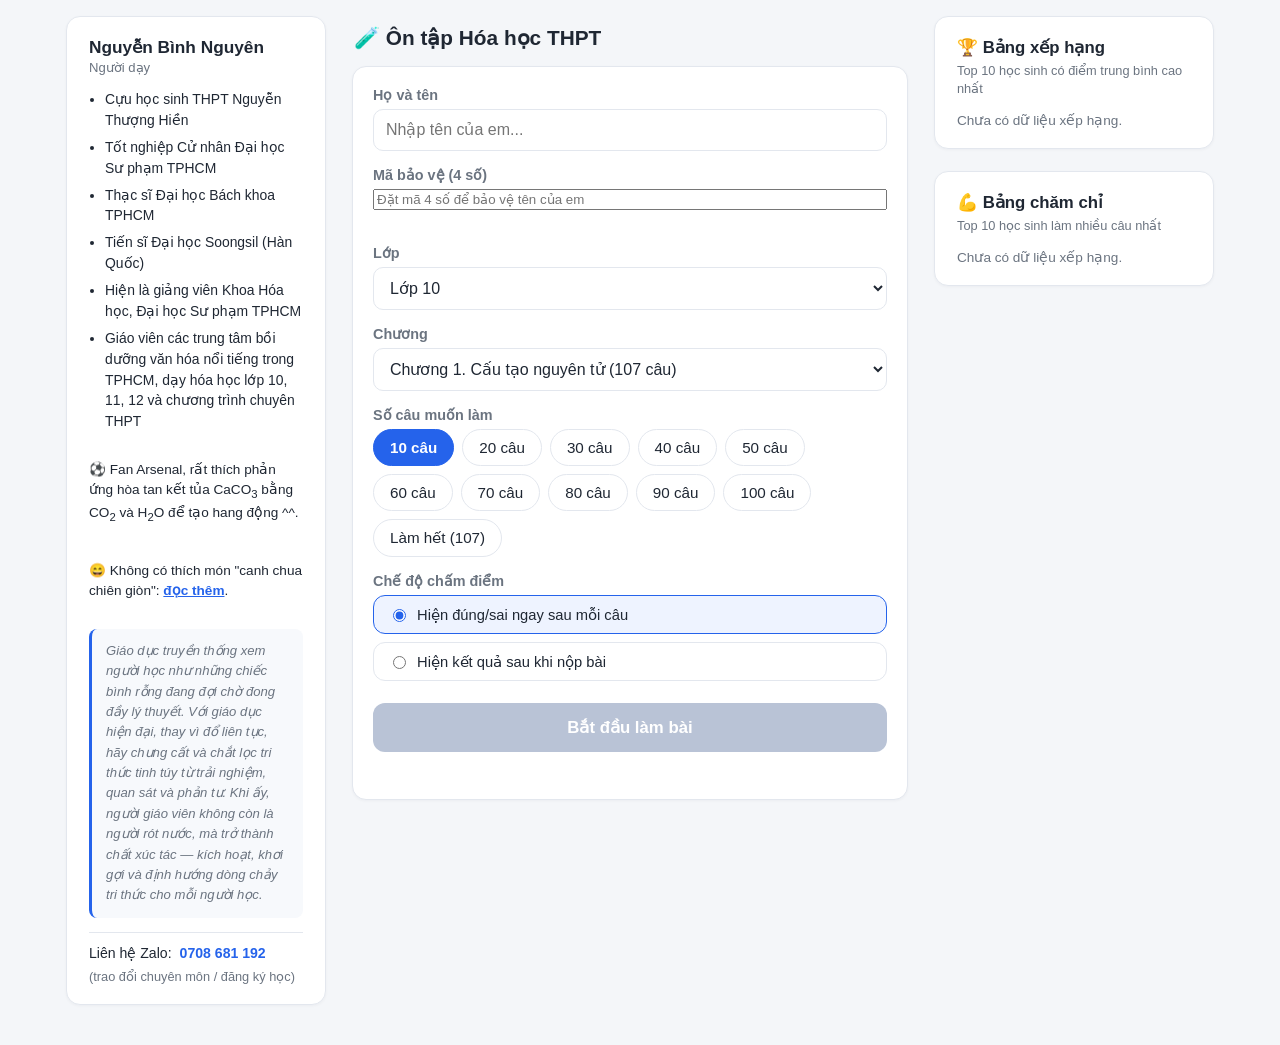
==== index.html @ b7600b8b "Add files via upload" ====
<!DOCTYPE html>
<html lang="vi">
<head>
<meta charset="UTF-8">
<meta name="viewport" content="width=device-width, initial-scale=1.0">
<title>Ôn tập Hóa học THPT</title>
<link rel="stylesheet" href="style.css">
</head>
<body>
<div class="layout">

<div id="app">

  <!-- MÀN HÌNH 1: CHỌN CHƯƠNG -->
  <section id="screen-setup" class="screen">
    <header class="topbar">
      <h1>🧪 Ôn tập Hóa học THPT</h1>
    </header>

    <div class="card">
      <label class="field">
        <span>Họ và tên</span>
        <input id="inp-name" type="text" placeholder="Nhập tên của em..." autocomplete="name">
      </label>

      <label class="field">
        <span>Mã bảo vệ (4 số)</span>
        <input id="inp-pin" type="password" inputmode="numeric" pattern="[0-9]*" maxlength="4" placeholder="Đặt mã 4 số để bảo vệ tên của em" autocomplete="off">
      </label>
      <div id="pin-msg" class="msg"></div>

      <label class="field">
        <span>Lớp</span>
        <select id="sel-grade"></select>
      </label>

      <label class="field">
        <span>Chương</span>
        <select id="sel-chapter"></select>
      </label>

      <div id="stats-box" class="stats-box hidden">
        <div class="stats-title">Tiến độ của em ở chương này</div>
        <div id="stats-content"></div>
      </div>

      <div class="field">
        <span>Số câu muốn làm</span>
        <div id="count-options" class="chip-row"></div>
      </div>

      <div class="field">
        <span>Chế độ chấm điểm</span>
        <div class="chip-row">
          <label class="chip-radio">
            <input type="radio" name="mode" value="hien_ngay" checked>
            <span>Hiện đúng/sai ngay sau mỗi câu</span>
          </label>
          <label class="chip-radio">
            <input type="radio" name="mode" value="hien_sau">
            <span>Hiện kết quả sau khi nộp bài</span>
          </label>
        </div>
      </div>

      <button id="btn-start" class="btn-primary" disabled>Bắt đầu làm bài</button>
      <div id="setup-msg" class="msg"></div>
    </div>
  </section>

  <!-- MÀN HÌNH 2: LÀM BÀI -->
  <section id="screen-quiz" class="screen hidden">
    <header class="topbar">
      <button id="btn-quit" class="btn-back">&larr; Thoát</button>
      <div id="quiz-progress" class="progress-text"></div>
    </header>
    <div class="progress-bar-wrap"><div id="progress-bar" class="progress-bar"></div></div>

    <div class="card" id="question-card">
      <div id="q-stem" class="q-stem"></div>
      <div id="q-options" class="q-options"></div>
      <div id="q-feedback" class="q-feedback hidden"></div>

      <div class="report-row">
        <button id="btn-report" type="button" class="btn-report-toggle">⚠️ Báo lỗi câu này</button>
        <span id="report-sent-msg" class="report-sent-msg hidden">Đã gửi, cảm ơn em!</span>
      </div>
      <div id="report-panel" class="report-panel hidden">
        <textarea id="report-note" rows="2" placeholder="Mô tả lỗi (không bắt buộc): sai đáp án, đề thiếu dữ kiện, lỗi chính tả..."></textarea>
        <div class="report-actions">
          <button id="btn-report-cancel" type="button" class="btn-mini btn-mini-secondary">Hủy</button>
          <button id="btn-report-send" type="button" class="btn-mini btn-mini-primary">Gửi báo lỗi</button>
        </div>
      </div>
    </div>

    <button id="btn-next" class="btn-primary" disabled>Câu tiếp theo</button>
  </section>

  <!-- MÀN HÌNH 3: KẾT QUẢ -->
  <section id="screen-result" class="screen hidden">
    <header class="topbar">
      <h1>Kết quả</h1>
    </header>
    <div class="card">
      <div id="result-score" class="result-score"></div>
      <div id="result-grid" class="result-grid"></div>
      <div id="result-stats" class="stats-box"></div>
      <button id="btn-retry-wrong" class="btn-primary btn-retry hidden"></button>
      <button id="btn-restart" class="btn-secondary">Làm lại / Chọn chương khác</button>
    </div>
  </section>

</div>

  <div id="col-leaderboard" class="side-col">
    <aside id="panel-leaderboard" class="side-panel">
      <h2 class="panel-title">🏆 Bảng xếp hạng</h2>
      <p class="panel-sub">Top 10 học sinh có điểm trung bình cao nhất</p>
      <ol id="leaderboard-list" class="leaderboard-list"></ol>
      <p id="leaderboard-empty" class="panel-empty hidden">Chưa có dữ liệu xếp hạng.</p>
      <p id="leaderboard-offline" class="panel-empty hidden">Bảng xếp hạng cần kết nối backend.</p>
    </aside>

    <aside id="panel-leaderboard-active" class="side-panel">
      <h2 class="panel-title">💪 Bảng chăm chỉ</h2>
      <p class="panel-sub">Top 10 học sinh làm nhiều câu nhất</p>
      <ol id="leaderboard-active-list" class="leaderboard-list"></ol>
      <p id="leaderboard-active-empty" class="panel-empty hidden">Chưa có dữ liệu xếp hạng.</p>
      <p id="leaderboard-active-offline" class="panel-empty hidden">Bảng xếp hạng cần kết nối backend.</p>
    </aside>
  </div>

  <aside id="panel-teacher" class="side-panel">
    <div class="teacher-name">Nguyễn Bình Nguyên</div>
    <div class="teacher-role">Người dạy</div>
    <ul class="teacher-bio">
      <li>Cựu học sinh THPT Nguyễn Thượng Hiền</li>
      <li>Tốt nghiệp Cử nhân Đại học Sư phạm TPHCM</li>
      <li>Thạc sĩ Đại học Bách khoa TPHCM</li>
      <li>Tiến sĩ Đại học Soongsil (Hàn Quốc)</li>
      <li>Hiện là giảng viên Khoa Hóa học, Đại học Sư phạm TPHCM</li>
      <li>Giáo viên các trung tâm bồi dưỡng văn hóa nổi tiếng trong TPHCM, dạy hóa học lớp 10, 11, 12 và chương trình chuyên THPT</li>
    </ul>
    <div class="teacher-fun">
      <p>⚽ Fan Arsenal, rất thích phản ứng hòa tan kết tủa CaCO<sub>3</sub> bằng CO<sub>2</sub> và H<sub>2</sub>O để tạo hang động ^^.</p>
      <p>😄 Không có thích món "canh chua chiên giòn": <a href="https://vnexpress.net/ky-thi-cuoi-cung-4763321.html" target="_blank" rel="noopener">đọc thêm</a>.</p>
    </div>
    <blockquote class="teacher-quote">Giáo dục truyền thống xem người học như những chiếc bình rỗng đang đợi chờ đong đầy lý thuyết. Với giáo dục hiện đại, thay vì đổ liên tục, hãy chưng cất và chắt lọc tri thức tinh túy từ trải nghiệm, quan sát và phản tư. Khi ấy, người giáo viên không còn là người rót nước, mà trở thành chất xúc tác — kích hoạt, khơi gợi và định hướng dòng chảy tri thức cho mỗi người học.</blockquote>
    <div class="teacher-contact">
      <span>Liên hệ Zalo:</span>
      <a href="https://zalo.me/0708681192" target="_blank" rel="noopener">0708 681 192</a>
      <span class="teacher-contact-note">(trao đổi chuyên môn / đăng ký học)</span>
    </div>
  </aside>

</div>
<script src="config.js"></script>
<script src="app.js"></script>
</body>
</html>
---- style.css ----
:root{
  --bg:#f4f6f9;
  --card:#ffffff;
  --ink:#1f2733;
  --muted:#6b7480;
  --brand:#2563eb;
  --brand-dark:#1d4ed8;
  --green:#16a34a;
  --green-bg:#e8f8ee;
  --red:#dc2626;
  --red-bg:#fdecec;
  --border:#e3e7ee;
  --radius:14px;
}
*{box-sizing:border-box}
body{
  margin:0;
  font-family:-apple-system,BlinkMacSystemFont,"Segoe UI",Roboto,Helvetica,Arial,sans-serif;
  background:var(--bg);
  color:var(--ink);
}
.hidden{display:none !important}

.layout{
  max-width:1180px;
  margin:0 auto;
  padding:16px 16px 40px;
  display:flex;
  flex-direction:column;
  gap:22px;
}
#app{max-width:640px;width:100%;margin:0 auto;padding:0}

.side-panel{
  background:var(--card);
  border:1px solid var(--border);
  border-radius:var(--radius);
  padding:20px 22px;
  box-shadow:0 1px 3px rgba(20,30,50,0.04);
  width:100%;
}
.side-col{display:flex;flex-direction:column;gap:22px;width:100%}
.panel-title{font-size:1.05rem;margin:0 0 4px;font-weight:700}
.panel-sub{font-size:0.8rem;color:var(--muted);margin:0 0 14px;line-height:1.4}
.panel-empty{font-size:0.85rem;color:var(--muted);margin:0}

@media (min-width:980px){
  .layout{flex-direction:row;align-items:flex-start;gap:26px}
  #app{flex:1 1 640px;margin:0}
  #panel-teacher{flex:0 0 260px;order:-1;position:sticky;top:16px}
  #col-leaderboard{flex:0 0 280px;order:1;position:sticky;top:16px}
}

/* ---- Bảng xếp hạng ---- */
.leaderboard-list{list-style:none;margin:0;padding:0;display:flex;flex-direction:column;gap:6px}
.lb-item{display:flex;align-items:center;gap:10px;padding:8px 10px;border-radius:10px;background:#f7f9fc}
.lb-item.me{background:#eef3ff;border:1px solid var(--brand)}
.lb-rank{flex:0 0 24px;text-align:center;font-weight:700;color:var(--muted);font-size:0.95rem}
.lb-name{flex:1;min-width:0;overflow:hidden;text-overflow:ellipsis;white-space:nowrap;font-weight:600;color:var(--ink);font-size:0.9rem}
.lb-score{flex:0 0 auto;font-weight:700;color:var(--brand);font-size:0.9rem}

/* ---- Thông tin người dạy ---- */
.teacher-name{font-size:1.08rem;font-weight:700;margin-bottom:2px}
.teacher-role{font-size:0.82rem;color:var(--muted);margin-bottom:14px}
.teacher-bio{margin:0 0 14px;padding-left:1.15em;display:flex;flex-direction:column;gap:6px;font-size:0.87rem;line-height:1.5;color:var(--ink)}
.teacher-fun{display:flex;flex-direction:column;gap:8px;font-size:0.85rem;margin-bottom:14px;color:var(--ink);line-height:1.5}
.teacher-fun a{color:var(--brand);font-weight:600}
.teacher-quote{
  margin:0 0 14px;padding:12px 14px;
  background:#f7f9fc;border-left:3px solid var(--brand);border-radius:8px;
  font-size:0.82rem;font-style:italic;color:var(--muted);line-height:1.55;
}
.teacher-contact{
  font-size:0.88rem;padding-top:12px;border-top:1px solid var(--border);
  display:flex;align-items:center;gap:8px;flex-wrap:wrap;
}
.teacher-contact a{color:var(--brand);font-weight:700;text-decoration:none}
.teacher-contact a:active{text-decoration:underline}
.teacher-contact-note{color:var(--muted);font-size:0.8rem;width:100%}

.topbar{display:flex;align-items:center;justify-content:space-between;padding:10px 2px 16px;gap:10px}
.topbar h1{font-size:1.3rem;margin:0}

.card{
  background:var(--card);
  border:1px solid var(--border);
  border-radius:var(--radius);
  padding:20px;
  box-shadow:0 1px 3px rgba(20,30,50,0.04);
}

.field{display:flex;flex-direction:column;gap:6px;margin-bottom:16px}
.field > span{font-size:0.9rem;font-weight:600;color:var(--muted)}
input[type="text"], select{
  padding:11px 12px;
  border-radius:10px;
  border:1px solid var(--border);
  font-size:1rem;
  background:#fff;
  color:var(--ink);
}
input[type="text"]:focus, select:focus{outline:2px solid var(--brand);outline-offset:1px}

.chip-row{display:flex;flex-wrap:wrap;gap:8px}
.chip-row button{
  border:1px solid var(--border);
  background:#fff;
  padding:9px 16px;
  border-radius:999px;
  font-size:0.95rem;
  cursor:pointer;
  color:var(--ink);
}
.chip-row button.selected{
  background:var(--brand);
  border-color:var(--brand);
  color:#fff;
  font-weight:600;
}
.chip-radio{
  display:flex;align-items:center;gap:8px;
  border:1px solid var(--border);
  padding:10px 14px;border-radius:12px;
  cursor:pointer;font-size:0.92rem;width:100%;
}
.chip-radio input{accent-color:var(--brand)}
.chip-radio:has(input:checked){border-color:var(--brand);background:#eef3ff}

.btn-primary{
  width:100%;
  padding:14px;
  border:none;
  border-radius:12px;
  background:var(--brand);
  color:#fff;
  font-size:1.05rem;
  font-weight:700;
  cursor:pointer;
  margin-top:6px;
}
.btn-primary:disabled{background:#b9c3d6;cursor:not-allowed}
.btn-primary:not(:disabled):active{background:var(--brand-dark)}

.btn-retry{background:#d97706}
.btn-retry:active{background:#b45309}

.btn-secondary{
  width:100%;
  padding:14px;
  border:1.5px solid var(--border);
  border-radius:12px;
  background:#fff;
  color:var(--ink);
  font-size:1rem;
  font-weight:600;
  cursor:pointer;
  margin-top:10px;
}
.btn-secondary:active{background:#f2f4f7}

.btn-back{
  background:none;border:none;color:var(--brand);
  font-size:0.95rem;font-weight:600;cursor:pointer;padding:6px 0;
}

.msg{margin-top:10px;font-size:0.88rem;color:var(--muted);min-height:1.2em}
.msg.pin-ok{color:var(--green)}
.msg.pin-err{color:var(--red);font-weight:600}
#pin-msg{margin-top:-6px;margin-bottom:8px}

.stats-box{
  background:#f7f9fc;
  border:1px solid var(--border);
  border-radius:12px;
  padding:12px 14px;
  margin-bottom:16px;
  font-size:0.9rem;
}
.stats-title{font-weight:700;margin-bottom:6px;color:var(--ink)}
.stats-box.hidden{display:none}

.progress-text{font-size:0.9rem;color:var(--muted);font-weight:600}
.progress-bar-wrap{height:6px;background:var(--border);border-radius:3px;overflow:hidden;margin-bottom:16px}
.progress-bar{height:100%;background:var(--brand);width:0%;transition:width .25s}

.q-stem{font-size:1.08rem;line-height:1.6;margin-bottom:18px;font-weight:600}
.q-stem img.formula, .q-options img.formula{vertical-align:middle;margin:0 2px}

.q-options{display:flex;flex-direction:column;gap:10px}
.opt-btn{
  display:flex;gap:10px;align-items:flex-start;
  text-align:left;
  border:1.5px solid var(--border);
  background:#fff;
  border-radius:12px;
  padding:12px 14px;
  font-size:1rem;
  cursor:pointer;
  line-height:1.5;
}
.opt-btn .opt-label{
  flex:0 0 auto;
  width:26px;height:26px;border-radius:50%;
  background:#eef1f6;color:var(--ink);
  display:flex;align-items:center;justify-content:center;
  font-weight:700;font-size:0.85rem;
}
.opt-btn.selected{border-color:var(--brand);background:#eef3ff}
.opt-btn.correct{border-color:var(--green);background:var(--green-bg)}
.opt-btn.correct .opt-label{background:var(--green);color:#fff}
.opt-btn.wrong{border-color:var(--red);background:var(--red-bg)}
.opt-btn.wrong .opt-label{background:var(--red);color:#fff}
.opt-btn:disabled{cursor:default;opacity:1;color:var(--ink)}
.opt-btn:disabled:not(.selected):not(.correct):not(.wrong){color:var(--muted)}

.q-feedback{margin-top:14px;font-weight:700;font-size:1rem}
.q-feedback.correct{color:var(--green)}
.q-feedback.wrong{color:var(--red)}

.report-row{margin-top:16px;padding-top:12px;border-top:1px dashed var(--border);display:flex;align-items:center;gap:12px;flex-wrap:wrap}
.btn-report-toggle{
  background:none;border:none;color:var(--muted);
  font-size:0.85rem;cursor:pointer;padding:2px 0;
  text-decoration:underline;text-underline-offset:2px;
}
.btn-report-toggle:active{color:var(--red)}
.report-sent-msg{font-size:0.85rem;color:var(--green);font-weight:600}

.report-panel{margin-top:10px}
.report-panel textarea{
  width:100%;border:1px solid var(--border);border-radius:10px;
  padding:10px 12px;font-size:0.92rem;font-family:inherit;
  resize:vertical;color:var(--ink);background:#fff;
}
.report-panel textarea:focus{outline:2px solid var(--brand);outline-offset:1px}
.report-actions{display:flex;gap:8px;margin-top:8px;justify-content:flex-end}
.btn-mini{
  padding:8px 14px;border-radius:8px;font-size:0.88rem;font-weight:600;
  cursor:pointer;border:1px solid var(--border);
}
.btn-mini-secondary{background:#fff;color:var(--ink)}
.btn-mini-primary{background:var(--red);border-color:var(--red);color:#fff}
.btn-mini-primary:active{background:#b91c1c}
.btn-mini:disabled{opacity:0.6;cursor:not-allowed}

.result-score{font-size:2rem;font-weight:800;text-align:center;margin-bottom:6px}
.result-score .sub{display:block;font-size:0.95rem;font-weight:500;color:var(--muted);margin-top:4px}

.result-grid{
  display:grid;grid-template-columns:repeat(auto-fill,minmax(38px,1fr));
  gap:6px;margin:18px 0;
}
.result-grid div{
  aspect-ratio:1;border-radius:8px;
  display:flex;align-items:center;justify-content:center;
  font-size:0.8rem;font-weight:700;color:#fff;
}
.result-grid div.ok{background:var(--green)}
.result-grid div.no{background:var(--red)}

@media (max-width:420px){
  .card{padding:16px}
  .topbar h1{font-size:1.15rem}
}
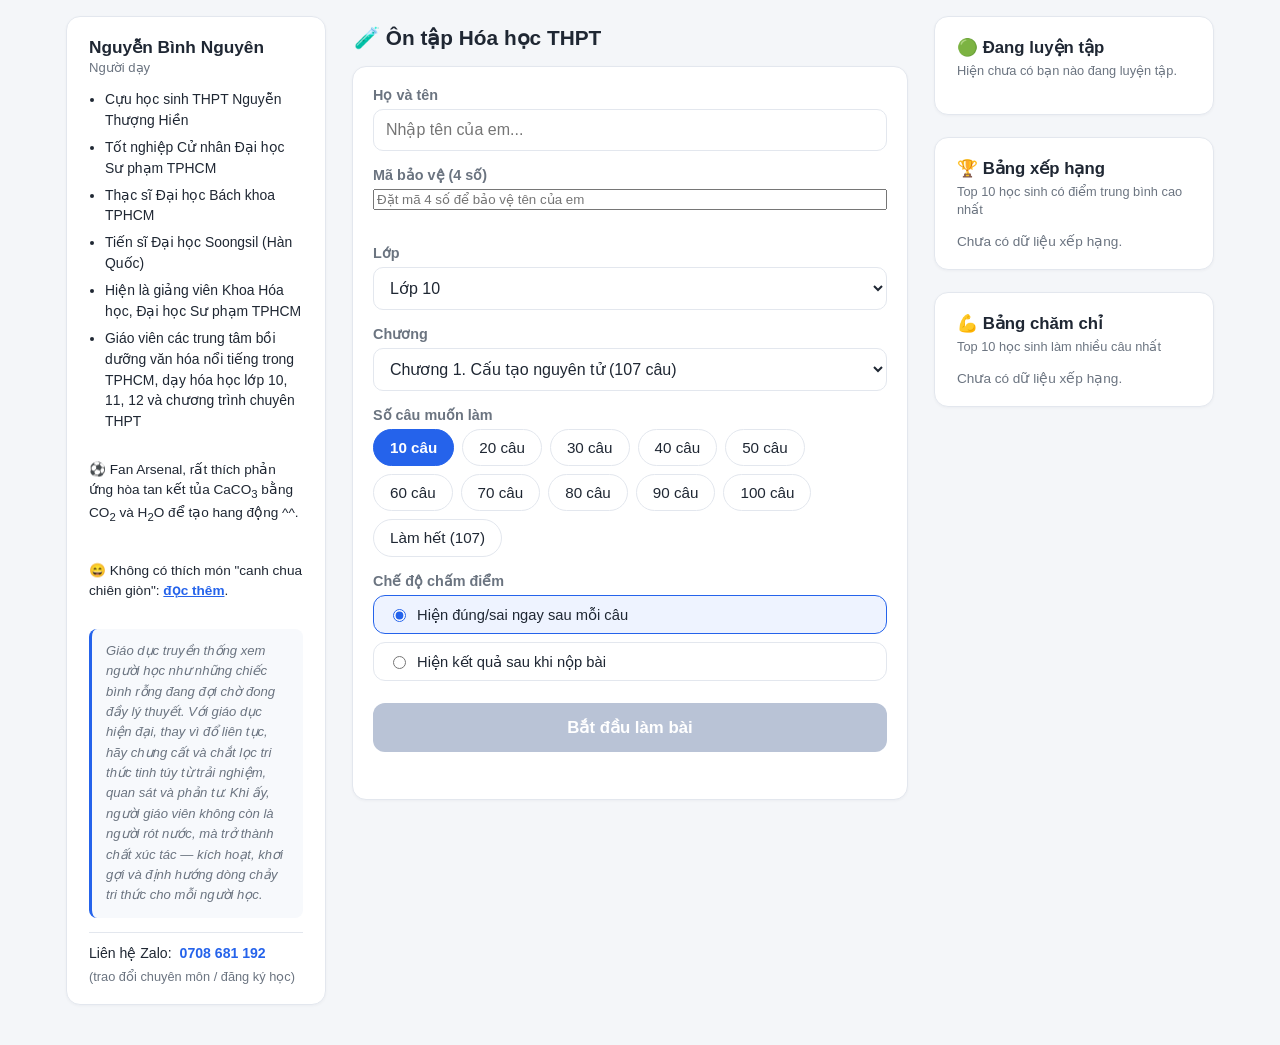
==== commit b981e81d: "Add files via upload" ====
--- a/index.html
+++ b/index.html
@@ -114,6 +114,12 @@
 </div>
 
   <div id="col-leaderboard" class="side-col">
+    <aside id="panel-presence" class="side-panel">
+      <h2 class="panel-title">🟢 Đang luyện tập</h2>
+      <p id="presence-total" class="panel-sub">Hiện chưa có bạn nào đang luyện tập.</p>
+      <ul id="presence-list" class="presence-list"></ul>
+    </aside>
+
     <aside id="panel-leaderboard" class="side-panel">
       <h2 class="panel-title">🏆 Bảng xếp hạng</h2>
       <p class="panel-sub">Top 10 học sinh có điểm trung bình cao nhất</p>
--- a/style.css
+++ b/style.css
@@ -59,6 +59,12 @@
 .lb-name{flex:1;min-width:0;overflow:hidden;text-overflow:ellipsis;white-space:nowrap;font-weight:600;color:var(--ink);font-size:0.9rem}
 .lb-score{flex:0 0 auto;font-weight:700;color:var(--brand);font-size:0.9rem}
 
+/* ---- Đang luyện tập (hiện diện trực tuyến) ---- */
+.presence-list{list-style:none;margin:0;padding:0;display:flex;flex-direction:column;gap:6px}
+.presence-item{display:flex;align-items:center;gap:10px;padding:6px 10px;border-radius:10px;background:#f7f9fc;font-size:0.87rem}
+.presence-count{flex:0 0 auto;font-weight:700;color:var(--green);min-width:1.4em;text-align:center}
+.presence-chapter{flex:1;min-width:0;color:var(--ink)}
+
 /* ---- Thông tin người dạy ---- */
 .teacher-name{font-size:1.08rem;font-weight:700;margin-bottom:2px}
 .teacher-role{font-size:0.82rem;color:var(--muted);margin-bottom:14px}
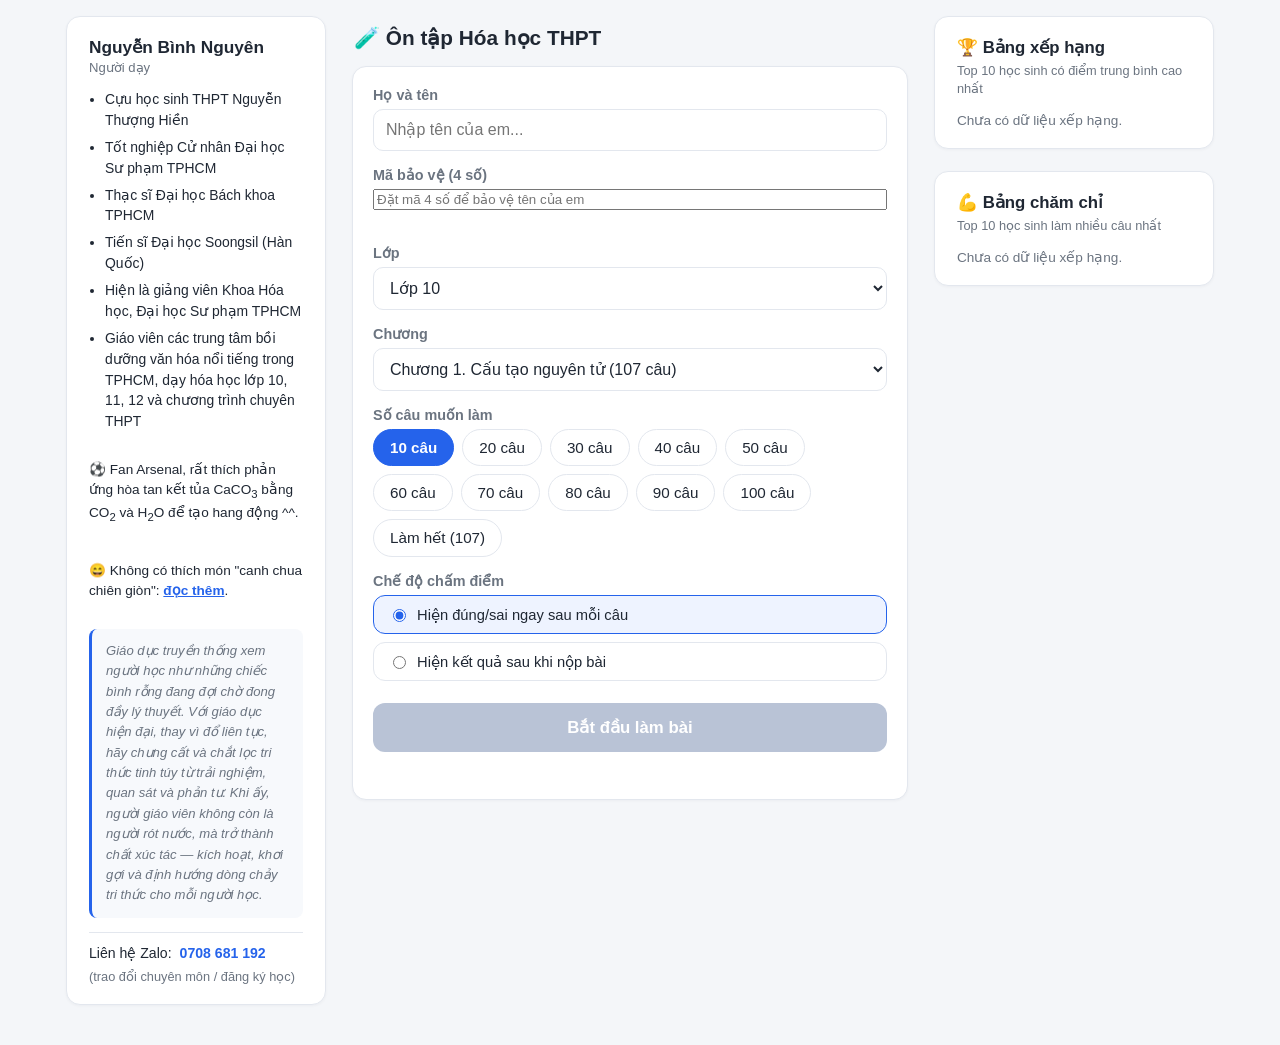
==== commit 8aa7fe76: "Add files via upload" ====
--- a/index.html
+++ b/index.html
@@ -29,10 +29,20 @@
       </label>
       <div id="pin-msg" class="msg"></div>
 
+      <div id="streak-box" class="stats-box streak-box hidden">
+        <div id="streak-content"></div>
+      </div>
+
       <label class="field">
         <span>Lớp</span>
         <select id="sel-grade"></select>
       </label>
+
+      <div id="chapter-progress-box" class="stats-box hidden">
+        <div class="stats-title" id="chapter-progress-title">📊 Tiến độ</div>
+        <ul id="chapter-progress-list" class="chprog-list"></ul>
+        <div id="chapter-progress-suggest" class="chprog-suggest"></div>
+      </div>
 
       <label class="field">
         <span>Chương</span>
@@ -104,6 +114,7 @@
     </header>
     <div class="card">
       <div id="result-score" class="result-score"></div>
+      <div id="result-badge" class="badge-banner hidden"></div>
       <div id="result-grid" class="result-grid"></div>
       <div id="result-stats" class="stats-box"></div>
       <button id="btn-retry-wrong" class="btn-primary btn-retry hidden"></button>
@@ -114,12 +125,6 @@
 </div>
 
   <div id="col-leaderboard" class="side-col">
-    <aside id="panel-presence" class="side-panel">
-      <h2 class="panel-title">🟢 Đang luyện tập</h2>
-      <p id="presence-total" class="panel-sub">Hiện chưa có bạn nào đang luyện tập.</p>
-      <ul id="presence-list" class="presence-list"></ul>
-    </aside>
-
     <aside id="panel-leaderboard" class="side-panel">
       <h2 class="panel-title">🏆 Bảng xếp hạng</h2>
       <p class="panel-sub">Top 10 học sinh có điểm trung bình cao nhất</p>
--- a/style.css
+++ b/style.css
@@ -59,12 +59,6 @@
 .lb-name{flex:1;min-width:0;overflow:hidden;text-overflow:ellipsis;white-space:nowrap;font-weight:600;color:var(--ink);font-size:0.9rem}
 .lb-score{flex:0 0 auto;font-weight:700;color:var(--brand);font-size:0.9rem}
 
-/* ---- Đang luyện tập (hiện diện trực tuyến) ---- */
-.presence-list{list-style:none;margin:0;padding:0;display:flex;flex-direction:column;gap:6px}
-.presence-item{display:flex;align-items:center;gap:10px;padding:6px 10px;border-radius:10px;background:#f7f9fc;font-size:0.87rem}
-.presence-count{flex:0 0 auto;font-weight:700;color:var(--green);min-width:1.4em;text-align:center}
-.presence-chapter{flex:1;min-width:0;color:var(--ink)}
-
 /* ---- Thông tin người dạy ---- */
 .teacher-name{font-size:1.08rem;font-weight:700;margin-bottom:2px}
 .teacher-role{font-size:0.82rem;color:var(--muted);margin-bottom:14px}
@@ -185,6 +179,31 @@
 .stats-title{font-weight:700;margin-bottom:6px;color:var(--ink)}
 .stats-box.hidden{display:none}
 
+/* ---- Chuỗi luyện tập & huy hiệu ---- */
+.streak-box{background:#fff7ed;border-color:#fdba74}
+.badge-chip{
+  display:inline-block;background:#fff;border:1px solid var(--border);
+  border-radius:999px;padding:2px 10px;font-weight:700;font-size:0.85rem;
+}
+.streak-warn{color:var(--red);font-weight:600}
+.badge-banner{
+  background:#fff7ed;border:1px solid #fdba74;border-radius:12px;
+  padding:12px 14px;margin-bottom:14px;font-size:0.92rem;text-align:center;line-height:1.6;
+}
+
+/* ---- Tiến độ theo chương + gợi ý ôn tập ---- */
+.chprog-list{list-style:none;margin:0 0 10px;padding:0;display:flex;flex-direction:column;gap:8px}
+.chprog-item{display:flex;align-items:center;gap:8px;font-size:0.85rem}
+.chprog-name{flex:0 0 40%;min-width:0;overflow:hidden;text-overflow:ellipsis;white-space:nowrap;color:var(--ink)}
+.chprog-wrong-badge{
+  display:inline-block;background:var(--red-bg);color:var(--red);
+  border-radius:999px;padding:0 6px;font-size:0.72rem;font-weight:700;margin-left:4px;
+}
+.chprog-bar-wrap{flex:1;height:8px;background:var(--border);border-radius:4px;overflow:hidden}
+.chprog-bar{display:block;height:100%;background:var(--brand);border-radius:4px}
+.chprog-pct{flex:0 0 auto;width:34px;text-align:right;font-weight:700;color:var(--muted);font-size:0.78rem}
+.chprog-suggest{font-size:0.85rem;font-weight:600;color:var(--ink);padding-top:8px;border-top:1px dashed var(--border)}
+
 .progress-text{font-size:0.9rem;color:var(--muted);font-weight:600}
 .progress-bar-wrap{height:6px;background:var(--border);border-radius:3px;overflow:hidden;margin-bottom:16px}
 .progress-bar{height:100%;background:var(--brand);width:0%;transition:width .25s}
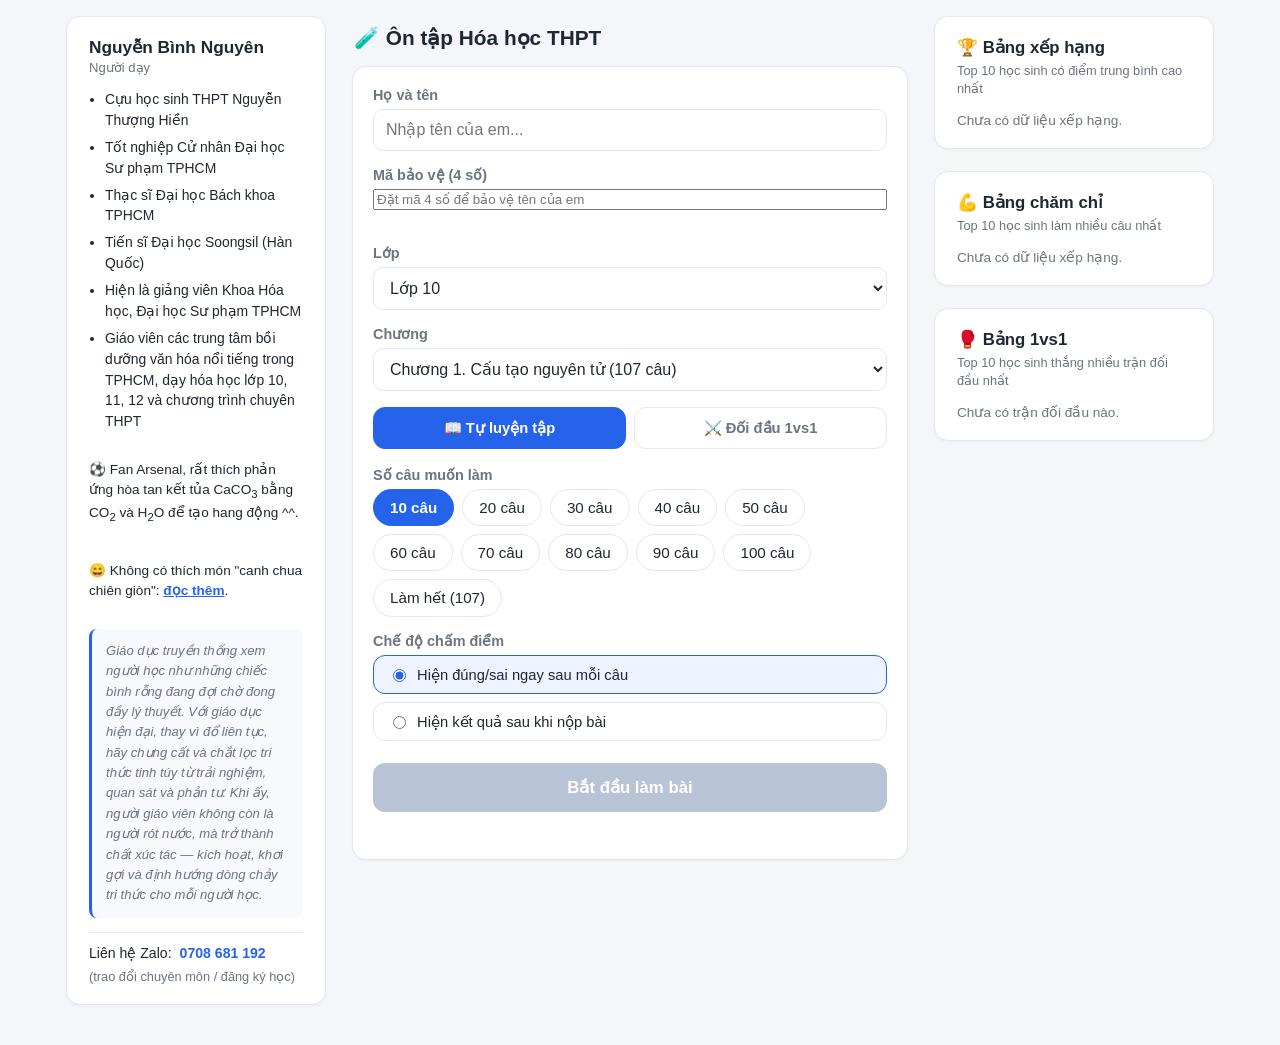
==== commit 3d853071: "Add files via upload" ====
--- a/index.html
+++ b/index.html
@@ -54,27 +54,94 @@
         <div id="stats-content"></div>
       </div>
 
-      <div class="field">
-        <span>Số câu muốn làm</span>
-        <div id="count-options" class="chip-row"></div>
-      </div>
-
-      <div class="field">
-        <span>Chế độ chấm điểm</span>
-        <div class="chip-row">
-          <label class="chip-radio">
-            <input type="radio" name="mode" value="hien_ngay" checked>
-            <span>Hiện đúng/sai ngay sau mỗi câu</span>
-          </label>
-          <label class="chip-radio">
-            <input type="radio" name="mode" value="hien_sau">
-            <span>Hiện kết quả sau khi nộp bài</span>
-          </label>
-        </div>
-      </div>
-
-      <button id="btn-start" class="btn-primary" disabled>Bắt đầu làm bài</button>
+      <div class="mode-tabs">
+        <button type="button" id="tab-mode-solo" class="mode-tab selected">📖 Tự luyện tập</button>
+        <button type="button" id="tab-mode-duel" class="mode-tab">⚔️ Đối đầu 1vs1</button>
+      </div>
+
+      <div id="solo-panel">
+        <div class="field">
+          <span>Số câu muốn làm</span>
+          <div id="count-options" class="chip-row"></div>
+        </div>
+
+        <div class="field">
+          <span>Chế độ chấm điểm</span>
+          <div class="chip-row">
+            <label class="chip-radio">
+              <input type="radio" name="mode" value="hien_ngay" checked>
+              <span>Hiện đúng/sai ngay sau mỗi câu</span>
+            </label>
+            <label class="chip-radio">
+              <input type="radio" name="mode" value="hien_sau">
+              <span>Hiện kết quả sau khi nộp bài</span>
+            </label>
+          </div>
+        </div>
+
+        <button id="btn-start" class="btn-primary" disabled>Bắt đầu làm bài</button>
+      </div>
+
+      <div id="duel-panel" class="hidden">
+        <div class="duel-info">⚔️ Đối đầu 1vs1: 10 câu ngẫu nhiên trong chương đã chọn ở trên, làm trong tối đa 5 phút. Ai đúng nhiều hơn thắng — bằng điểm thì ai nhanh hơn thắng.</div>
+        <div class="duel-btn-row">
+          <button id="btn-challenge" type="button" class="btn-primary" disabled>⚔️ Thách thức</button>
+          <button id="btn-accept-challenge" type="button" class="btn-secondary" disabled>🤝 Đồng ý thử thách</button>
+        </div>
+        <div id="duel-msg" class="msg"></div>
+      </div>
+
       <div id="setup-msg" class="msg"></div>
+    </div>
+  </section>
+
+  <!-- MÀN HÌNH ĐỐI ĐẦU: PHÒNG CHỜ (người thách đấu) -->
+  <section id="screen-duel-wait" class="screen hidden">
+    <header class="topbar">
+      <h1>⚔️ Phòng chờ</h1>
+    </header>
+    <div class="card duel-wait-card">
+      <div id="duel-wait-timer" class="duel-wait-timer">60</div>
+      <p>Đang chờ có bạn nào bấm "Đồng ý thử thách" cho chương <b id="duel-wait-chapter"></b>... Nếu sau 1 phút chưa có ai nhận, em sẽ tự động quay lại màn hình chính.</p>
+      <button id="btn-cancel-wait" class="btn-secondary">Hủy chờ</button>
+    </div>
+  </section>
+
+  <!-- MÀN HÌNH ĐỐI ĐẦU: CHỌN ĐỐI THỦ (người đồng ý thử thách) -->
+  <section id="screen-duel-pick" class="screen hidden">
+    <header class="topbar">
+      <button id="btn-pick-back" class="btn-back">&larr; Quay lại</button>
+      <h1>🤝 Chọn đối thủ</h1>
+    </header>
+    <div class="card">
+      <ul id="duel-pick-list" class="duel-pick-list"></ul>
+      <p id="duel-pick-empty" class="panel-empty hidden">Hiện chưa có ai đang chờ thử thách. Quay lại sau nhé!</p>
+      <div id="duel-pick-msg" class="msg"></div>
+    </div>
+  </section>
+
+  <!-- MÀN HÌNH ĐỐI ĐẦU: KẾT QUẢ -->
+  <section id="screen-duel-result" class="screen hidden">
+    <header class="topbar">
+      <h1>Kết quả đối đầu</h1>
+    </header>
+    <div class="card">
+      <div id="duel-result-banner" class="duel-result-banner hidden"></div>
+      <div class="duel-vs-grid">
+        <div class="duel-vs-col">
+          <div class="duel-vs-name" id="duel-you-name"></div>
+          <div class="duel-vs-score" id="duel-you-score"></div>
+          <div class="duel-vs-time" id="duel-you-time"></div>
+        </div>
+        <div class="duel-vs-sep">VS</div>
+        <div class="duel-vs-col">
+          <div class="duel-vs-name" id="duel-opp-name"></div>
+          <div class="duel-vs-score" id="duel-opp-score"></div>
+          <div class="duel-vs-time" id="duel-opp-time"></div>
+        </div>
+      </div>
+      <div id="duel-waiting-opponent" class="msg hidden">Đang chờ đối thủ hoàn thành bài làm...</div>
+      <button id="btn-duel-restart" class="btn-secondary">Về màn hình chính</button>
     </div>
   </section>
 
@@ -83,6 +150,7 @@
     <header class="topbar">
       <button id="btn-quit" class="btn-back">&larr; Thoát</button>
       <div id="quiz-progress" class="progress-text"></div>
+      <div id="duel-timer-box" class="duel-timer-box hidden">⏱ <span id="duel-timer-text">5:00</span></div>
     </header>
     <div class="progress-bar-wrap"><div id="progress-bar" class="progress-bar"></div></div>
 
@@ -139,6 +207,14 @@
       <ol id="leaderboard-active-list" class="leaderboard-list"></ol>
       <p id="leaderboard-active-empty" class="panel-empty hidden">Chưa có dữ liệu xếp hạng.</p>
       <p id="leaderboard-active-offline" class="panel-empty hidden">Bảng xếp hạng cần kết nối backend.</p>
+    </aside>
+
+    <aside id="panel-leaderboard-duel" class="side-panel">
+      <h2 class="panel-title">🥊 Bảng 1vs1</h2>
+      <p class="panel-sub">Top 10 học sinh thắng nhiều trận đối đầu nhất</p>
+      <ol id="leaderboard-duel-list" class="leaderboard-list"></ol>
+      <p id="leaderboard-duel-empty" class="panel-empty hidden">Chưa có trận đối đầu nào.</p>
+      <p id="leaderboard-duel-offline" class="panel-empty hidden">Bảng xếp hạng cần kết nối backend.</p>
     </aside>
   </div>
 
--- a/style.css
+++ b/style.css
@@ -283,6 +283,65 @@
 .result-grid div.ok{background:var(--green)}
 .result-grid div.no{background:var(--red)}
 
+/* ---- Chế độ Đối đầu 1vs1 ---- */
+.mode-tabs{display:flex;gap:8px;margin-bottom:18px}
+.mode-tab{
+  flex:1;padding:11px 10px;border-radius:12px;border:1.5px solid var(--border);
+  background:#fff;color:var(--muted);font-size:0.92rem;font-weight:700;cursor:pointer;
+}
+.mode-tab.selected{background:var(--brand);border-color:var(--brand);color:#fff}
+
+.duel-info{
+  background:#f7f9fc;border:1px solid var(--border);border-radius:12px;
+  padding:12px 14px;margin-bottom:14px;font-size:0.87rem;color:var(--ink);line-height:1.5;
+}
+.duel-btn-row{display:flex;flex-direction:column;gap:0}
+#btn-challenge{margin-top:0}
+
+.duel-wait-card{text-align:center;padding:36px 20px}
+.duel-wait-timer{
+  font-size:2.6rem;font-weight:800;color:var(--brand);margin-bottom:10px;
+  font-variant-numeric:tabular-nums;
+}
+.duel-wait-card p{color:var(--muted);font-size:0.95rem;margin:0 0 20px;line-height:1.5}
+
+.duel-pick-list{list-style:none;margin:0;padding:0;display:flex;flex-direction:column;gap:10px}
+.duel-pick-item{
+  display:flex;align-items:center;gap:10px;justify-content:space-between;
+  border:1.5px solid var(--border);border-radius:12px;padding:12px 14px;
+}
+.duel-pick-info{min-width:0}
+.duel-pick-name{font-weight:700;font-size:0.95rem;color:var(--ink)}
+.duel-pick-chapter{font-size:0.82rem;color:var(--muted);margin-top:2px}
+.duel-pick-timer{font-size:0.78rem;color:var(--muted);margin-top:2px}
+.btn-duel-join{
+  flex:0 0 auto;border:none;border-radius:10px;background:var(--brand);color:#fff;
+  font-weight:700;font-size:0.88rem;padding:9px 14px;cursor:pointer;
+}
+.btn-duel-join:active{background:var(--brand-dark)}
+.btn-duel-join:disabled{background:#b9c3d6;cursor:not-allowed}
+
+.duel-timer-box{
+  flex:0 0 auto;background:#fff7ed;border:1px solid #fdba74;border-radius:999px;
+  padding:6px 14px;font-weight:800;font-variant-numeric:tabular-nums;color:#b45309;font-size:0.95rem;
+}
+.duel-timer-box.urgent{background:var(--red-bg);border-color:var(--red);color:var(--red)}
+
+.duel-result-banner{
+  text-align:center;font-weight:800;font-size:1.15rem;border-radius:12px;
+  padding:14px;margin-bottom:18px;
+}
+.duel-result-banner.win{background:var(--green-bg);color:var(--green)}
+.duel-result-banner.lose{background:var(--red-bg);color:var(--red)}
+.duel-result-banner.draw{background:#f7f9fc;color:var(--ink)}
+
+.duel-vs-grid{display:flex;align-items:center;gap:12px;margin-bottom:16px}
+.duel-vs-col{flex:1;min-width:0;text-align:center;background:#f7f9fc;border-radius:12px;padding:14px 8px}
+.duel-vs-name{font-weight:700;font-size:0.9rem;color:var(--ink);overflow:hidden;text-overflow:ellipsis;white-space:nowrap}
+.duel-vs-score{font-size:1.4rem;font-weight:800;color:var(--brand);margin:6px 0 2px}
+.duel-vs-time{font-size:0.8rem;color:var(--muted)}
+.duel-vs-sep{flex:0 0 auto;font-weight:800;color:var(--muted);font-size:0.9rem}
+
 @media (max-width:420px){
   .card{padding:16px}
   .topbar h1{font-size:1.15rem}
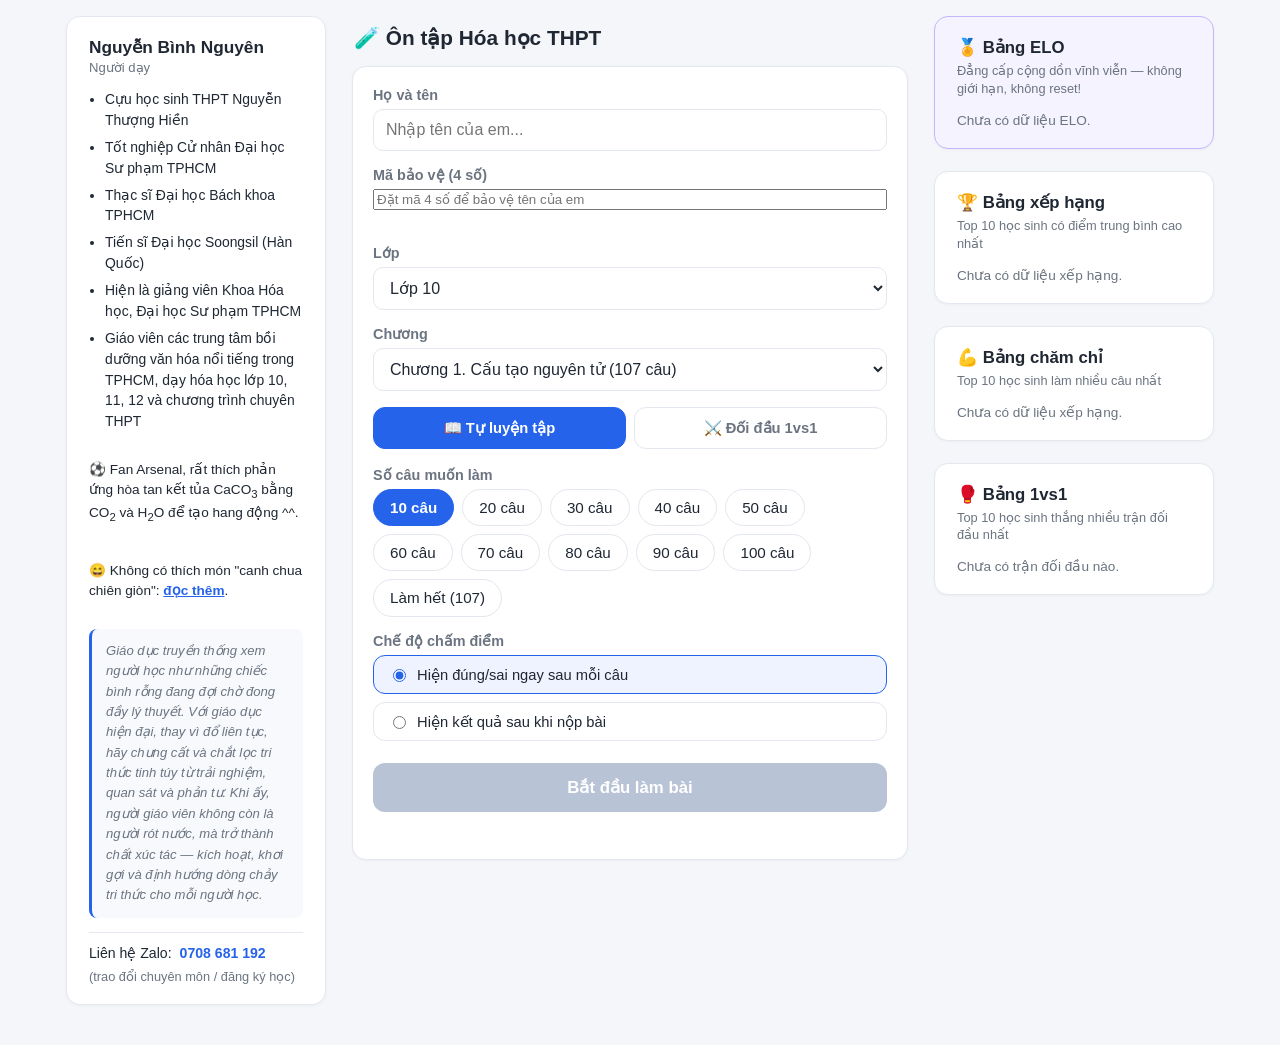
==== commit d0b8db19: "Add files via upload" ====
--- a/index.html
+++ b/index.html
@@ -31,6 +31,10 @@
 
       <div id="streak-box" class="stats-box streak-box hidden">
         <div id="streak-content"></div>
+      </div>
+
+      <div id="elo-box" class="stats-box elo-box hidden">
+        <div id="elo-content"></div>
       </div>
 
       <label class="field">
@@ -83,7 +87,7 @@
       </div>
 
       <div id="duel-panel" class="hidden">
-        <div class="duel-info">⚔️ Đối đầu 1vs1: 10 câu ngẫu nhiên trong chương đã chọn ở trên, làm trong tối đa 5 phút. Ai đúng nhiều hơn thắng — bằng điểm thì ai nhanh hơn thắng.</div>
+        <div class="duel-info">⚔️ Đối đầu 1vs1: 10 câu ngẫu nhiên trong chương đã chọn ở trên, cả 2 bạn cùng thấy 1 câu — ai bấm trả lời TRƯỚC thì câu đó bị khóa lại (đúng +1 điểm, sai −0,5 điểm), bạn còn lại không được trả lời câu đó nữa. Hết 10 câu ai điểm cao hơn thắng, bằng điểm thì Oẳn tù tì phân định. Thắng/thua đều ảnh hưởng ELO — thắng đối thủ ELO cao hơn mình thì được cộng nhiều hơn!</div>
         <div class="duel-btn-row">
           <button id="btn-challenge" type="button" class="btn-primary" disabled>⚔️ Thách thức</button>
           <button id="btn-accept-challenge" type="button" class="btn-secondary" disabled>🤝 Đồng ý thử thách</button>
@@ -117,6 +121,24 @@
       <ul id="duel-pick-list" class="duel-pick-list"></ul>
       <p id="duel-pick-empty" class="panel-empty hidden">Hiện chưa có ai đang chờ thử thách. Quay lại sau nhé!</p>
       <div id="duel-pick-msg" class="msg"></div>
+    </div>
+  </section>
+
+  <!-- MÀN HÌNH ĐỐI ĐẦU: OẲN TÙ TÌ (bằng điểm cuối trận) -->
+  <section id="screen-duel-rps" class="screen hidden">
+    <header class="topbar">
+      <button id="btn-rps-quit" class="btn-back">&larr; Thoát</button>
+      <h1>🤜🤛 Oẳn tù tì!</h1>
+    </header>
+    <div class="card duel-rps-card">
+      <p id="duel-rps-info" class="duel-rps-info">Bằng điểm nhau! Ai thắng ván Oẳn tù tì này sẽ thắng chung cuộc.</p>
+      <div class="duel-rps-choices">
+        <button type="button" class="duel-rps-btn" data-choice="keo">✌️<span>Kéo</span></button>
+        <button type="button" class="duel-rps-btn" data-choice="bua">✊<span>Búa</span></button>
+        <button type="button" class="duel-rps-btn" data-choice="bao">✋<span>Bao</span></button>
+      </div>
+      <div id="duel-rps-msg" class="msg"></div>
+      <div id="duel-rps-reveal" class="duel-rps-reveal hidden"></div>
     </div>
   </section>
 
@@ -140,6 +162,8 @@
           <div class="duel-vs-time" id="duel-opp-time"></div>
         </div>
       </div>
+      <div id="duel-rps-note" class="duel-rps-note hidden"></div>
+      <div id="duel-elo-note" class="duel-elo-note hidden"></div>
       <div id="duel-waiting-opponent" class="msg hidden">Đang chờ đối thủ hoàn thành bài làm...</div>
       <button id="btn-duel-restart" class="btn-secondary">Về màn hình chính</button>
     </div>
@@ -150,9 +174,14 @@
     <header class="topbar">
       <button id="btn-quit" class="btn-back">&larr; Thoát</button>
       <div id="quiz-progress" class="progress-text"></div>
-      <div id="duel-timer-box" class="duel-timer-box hidden">⏱ <span id="duel-timer-text">5:00</span></div>
+      <div id="duel-timer-box" class="duel-timer-box hidden">⏳ <span id="duel-timer-text">20s</span></div>
     </header>
     <div class="progress-bar-wrap"><div id="progress-bar" class="progress-bar"></div></div>
+    <div id="duel-score-box" class="duel-score-box hidden">
+      <span id="duel-score-you">Bạn: 0đ</span>
+      <span class="duel-score-sep">–</span>
+      <span id="duel-score-opp">Đối thủ: 0đ</span>
+    </div>
 
     <div class="card" id="question-card">
       <div id="q-stem" class="q-stem"></div>
@@ -182,6 +211,7 @@
     </header>
     <div class="card">
       <div id="result-score" class="result-score"></div>
+      <div id="result-elo" class="result-elo hidden"></div>
       <div id="result-badge" class="badge-banner hidden"></div>
       <div id="result-grid" class="result-grid"></div>
       <div id="result-stats" class="stats-box"></div>
@@ -193,6 +223,14 @@
 </div>
 
   <div id="col-leaderboard" class="side-col">
+    <aside id="panel-leaderboard-elo" class="side-panel panel-elo">
+      <h2 class="panel-title">🏅 Bảng ELO</h2>
+      <p class="panel-sub">Đẳng cấp cộng dồn vĩnh viễn — không giới hạn, không reset!</p>
+      <ol id="leaderboard-elo-list" class="leaderboard-list"></ol>
+      <p id="leaderboard-elo-empty" class="panel-empty hidden">Chưa có dữ liệu ELO.</p>
+      <p id="leaderboard-elo-offline" class="panel-empty hidden">Bảng xếp hạng cần kết nối backend.</p>
+    </aside>
+
     <aside id="panel-leaderboard" class="side-panel">
       <h2 class="panel-title">🏆 Bảng xếp hạng</h2>
       <p class="panel-sub">Top 10 học sinh có điểm trung bình cao nhất</p>
--- a/style.css
+++ b/style.css
@@ -181,6 +181,10 @@
 
 /* ---- Chuỗi luyện tập & huy hiệu ---- */
 .streak-box{background:#fff7ed;border-color:#fdba74}
+
+/* ---- ELO (đẳng cấp cộng dồn vĩnh viễn) ---- */
+.elo-box{background:#f5f3ff;border-color:#c4b5fd}
+.elo-box b{color:#6d28d9}
 .badge-chip{
   display:inline-block;background:#fff;border:1px solid var(--border);
   border-radius:999px;padding:2px 10px;font-weight:700;font-size:0.85rem;
@@ -342,6 +346,51 @@
 .duel-vs-time{font-size:0.8rem;color:var(--muted)}
 .duel-vs-sep{flex:0 0 auto;font-weight:800;color:var(--muted);font-size:0.9rem}
 
+.duel-rps-note{
+  background:#f7f9fc;border:1px solid var(--border);border-radius:10px;
+  padding:10px 12px;margin-bottom:14px;font-size:0.85rem;color:var(--muted);line-height:1.5;
+}
+
+.duel-score-box{
+  display:flex;align-items:center;justify-content:center;gap:10px;
+  margin:2px 0 14px;font-weight:800;font-size:0.95rem;color:var(--ink);
+}
+.duel-score-sep{color:var(--muted);font-weight:700}
+
+.duel-rps-card{text-align:center;padding:28px 20px}
+.duel-rps-info{color:var(--muted);font-size:0.95rem;margin:0 0 20px;line-height:1.5}
+.duel-rps-choices{display:flex;gap:12px;justify-content:center;margin-bottom:16px}
+.duel-rps-btn{
+  flex:1;max-width:110px;display:flex;flex-direction:column;align-items:center;gap:6px;
+  border:1.5px solid var(--border);border-radius:14px;background:#fff;padding:16px 8px;
+  font-size:2rem;cursor:pointer;
+}
+.duel-rps-btn span{font-size:0.85rem;font-weight:700;color:var(--ink)}
+.duel-rps-btn.selected{border-color:var(--brand);background:#eef2ff}
+.duel-rps-btn:disabled{cursor:not-allowed;opacity:0.7}
+.duel-rps-reveal{
+  background:#f7f9fc;border-radius:12px;padding:14px;font-size:0.95rem;color:var(--ink);
+}
+
+/* ---- ELO thay đổi sau khi làm bài / đối đầu ---- */
+.result-elo{
+  text-align:center;font-weight:700;font-size:0.95rem;background:#f5f3ff;border:1px solid #c4b5fd;
+  border-radius:12px;padding:10px 14px;margin-bottom:14px;color:#6d28d9;
+}
+.result-elo b{color:#6d28d9}
+.duel-elo-note{
+  text-align:center;font-weight:700;font-size:0.95rem;background:#f5f3ff;border:1px solid #c4b5fd;
+  border-radius:12px;padding:10px 14px;margin-bottom:14px;color:#6d28d9;
+}
+.duel-elo-note b{color:#6d28d9}
+.duel-elo-note.up{background:var(--green-bg);border-color:var(--green);color:var(--green)}
+.duel-elo-note.up b{color:var(--green)}
+.duel-elo-note.down{background:var(--red-bg);border-color:var(--red);color:var(--red)}
+.duel-elo-note.down b{color:var(--red)}
+
+/* ---- Bảng ELO ở cột xếp hạng: nổi bật hơn 1 chút so với các bảng còn lại ---- */
+.panel-elo{background:#f5f3ff;border-color:#c4b5fd}
+
 @media (max-width:420px){
   .card{padding:16px}
   .topbar h1{font-size:1.15rem}
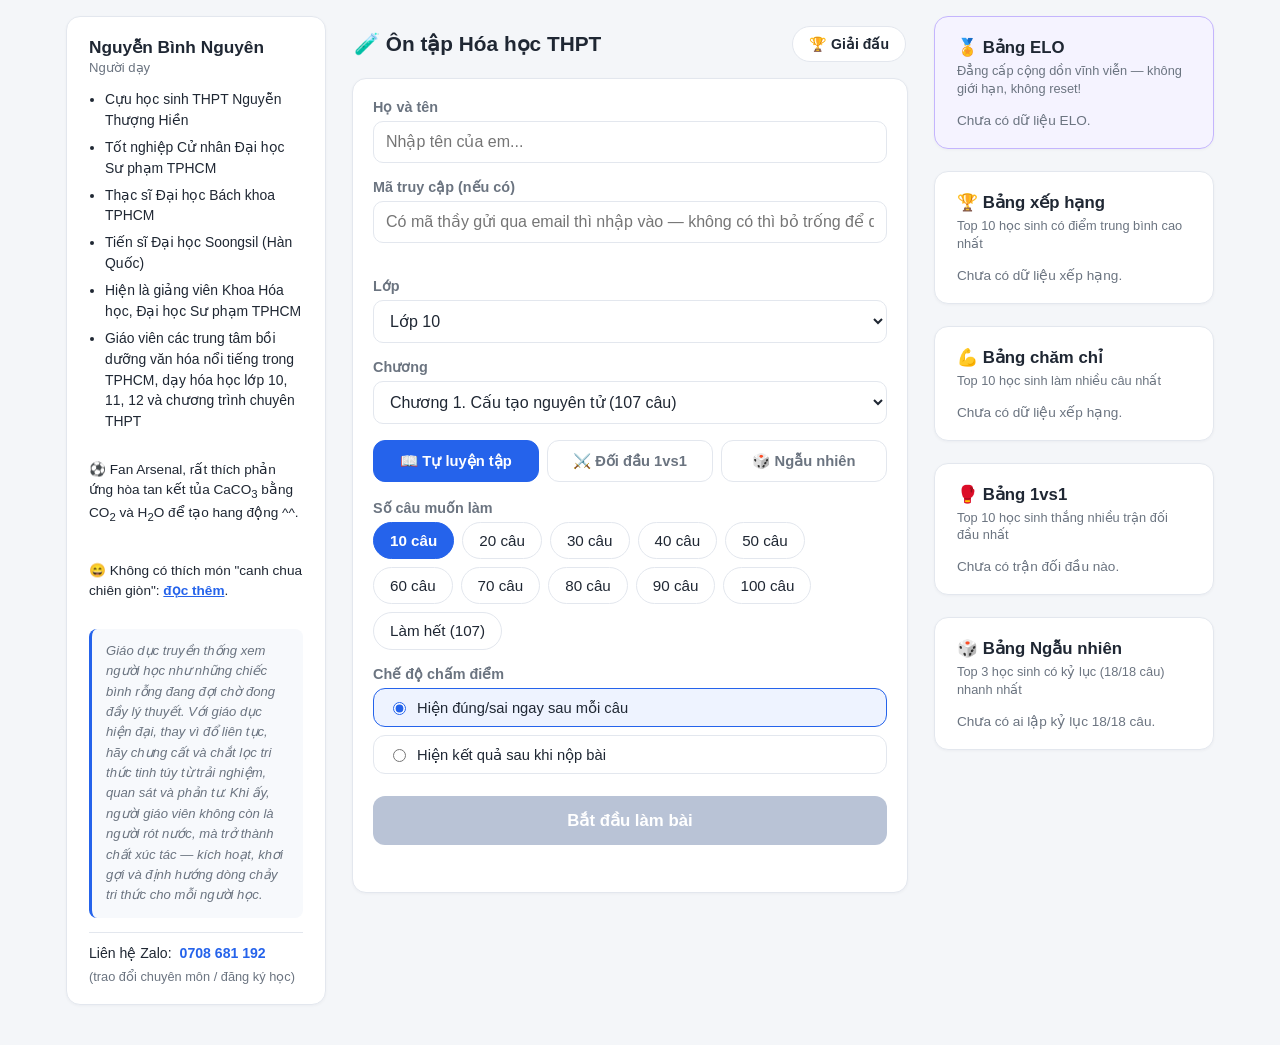
==== commit 79820204: "Add files via upload" ====
--- a/index.html
+++ b/index.html
@@ -15,6 +15,10 @@
   <section id="screen-setup" class="screen">
     <header class="topbar">
       <h1>🧪 Ôn tập Hóa học THPT</h1>
+      <div class="topbar-actions">
+        <button id="btn-open-tournament" type="button" class="btn-collection">🏆 Giải đấu<span id="tournament-alert-badge" class="collection-count-badge hidden">!</span></button>
+        <button id="btn-open-collection" type="button" class="btn-collection">🎴 Bộ sưu tập<span id="collection-count-badge" class="collection-count-badge hidden">0</span></button>
+      </div>
     </header>
 
     <div class="card">
@@ -24,10 +28,10 @@
       </label>
 
       <label class="field">
-        <span>Mã bảo vệ (4 số)</span>
-        <input id="inp-pin" type="password" inputmode="numeric" pattern="[0-9]*" maxlength="4" placeholder="Đặt mã 4 số để bảo vệ tên của em" autocomplete="off">
+        <span>Mã truy cập (nếu có)</span>
+        <input id="inp-code" type="text" placeholder="Có mã thầy gửi qua email thì nhập vào — không có thì bỏ trống để dùng thử" autocomplete="off">
       </label>
-      <div id="pin-msg" class="msg"></div>
+      <div id="access-msg" class="msg"></div>
 
       <div id="streak-box" class="stats-box streak-box hidden">
         <div id="streak-content"></div>
@@ -61,38 +65,55 @@
       <div class="mode-tabs">
         <button type="button" id="tab-mode-solo" class="mode-tab selected">📖 Tự luyện tập</button>
         <button type="button" id="tab-mode-duel" class="mode-tab">⚔️ Đối đầu 1vs1</button>
+        <button type="button" id="tab-mode-random" class="mode-tab">🎲 Ngẫu nhiên</button>
       </div>
 
       <div id="solo-panel">
-        <div class="field">
-          <span>Số câu muốn làm</span>
-          <div id="count-options" class="chip-row"></div>
-        </div>
-
-        <div class="field">
-          <span>Chế độ chấm điểm</span>
-          <div class="chip-row">
-            <label class="chip-radio">
-              <input type="radio" name="mode" value="hien_ngay" checked>
-              <span>Hiện đúng/sai ngay sau mỗi câu</span>
-            </label>
-            <label class="chip-radio">
-              <input type="radio" name="mode" value="hien_sau">
-              <span>Hiện kết quả sau khi nộp bài</span>
-            </label>
+        <div id="solo-guest-limit-msg" class="msg hidden"></div>
+        <div id="solo-normal-controls">
+          <div class="field">
+            <span>Số câu muốn làm</span>
+            <div id="count-options" class="chip-row"></div>
+            <div id="guest-count-note" class="guest-note hidden"></div>
           </div>
-        </div>
-
-        <button id="btn-start" class="btn-primary" disabled>Bắt đầu làm bài</button>
+
+          <div class="field">
+            <span>Chế độ chấm điểm</span>
+            <div class="chip-row">
+              <label class="chip-radio">
+                <input type="radio" name="mode" value="hien_ngay" checked>
+                <span>Hiện đúng/sai ngay sau mỗi câu</span>
+              </label>
+              <label class="chip-radio">
+                <input type="radio" name="mode" value="hien_sau">
+                <span>Hiện kết quả sau khi nộp bài</span>
+              </label>
+            </div>
+          </div>
+
+          <button id="btn-start" class="btn-primary" disabled>Bắt đầu làm bài</button>
+        </div>
       </div>
 
       <div id="duel-panel" class="hidden">
-        <div class="duel-info">⚔️ Đối đầu 1vs1: 10 câu ngẫu nhiên trong chương đã chọn ở trên, cả 2 bạn cùng thấy 1 câu — ai bấm trả lời TRƯỚC thì câu đó bị khóa lại (đúng +1 điểm, sai −0,5 điểm), bạn còn lại không được trả lời câu đó nữa. Hết 10 câu ai điểm cao hơn thắng, bằng điểm thì Oẳn tù tì phân định. Thắng/thua đều ảnh hưởng ELO — thắng đối thủ ELO cao hơn mình thì được cộng nhiều hơn!</div>
-        <div class="duel-btn-row">
-          <button id="btn-challenge" type="button" class="btn-primary" disabled>⚔️ Thách thức</button>
-          <button id="btn-accept-challenge" type="button" class="btn-secondary" disabled>🤝 Đồng ý thử thách</button>
-        </div>
-        <div id="duel-msg" class="msg"></div>
+        <div id="duel-locked-msg" class="msg hidden"></div>
+        <div id="duel-normal-content">
+          <div class="duel-info">⚔️ Đối đầu 1vs1: 10 câu ngẫu nhiên trong chương đã chọn ở trên, cả 2 bạn cùng thấy 1 câu — ai bấm trả lời TRƯỚC thì câu đó bị khóa lại (đúng +1 điểm, sai −0,5 điểm), bạn còn lại không được trả lời câu đó nữa. Hết 10 câu ai điểm cao hơn thắng, bằng điểm thì Oẳn tù tì phân định. Thắng/thua đều ảnh hưởng ELO — thắng đối thủ ELO cao hơn mình thì được cộng nhiều hơn!</div>
+          <div class="duel-btn-row">
+            <button id="btn-challenge" type="button" class="btn-primary" disabled>⚔️ Thách thức</button>
+            <button id="btn-accept-challenge" type="button" class="btn-secondary" disabled>🤝 Đồng ý thử thách</button>
+          </div>
+          <div id="duel-msg" class="msg"></div>
+        </div>
+      </div>
+
+      <div id="random-panel" class="hidden">
+        <div id="random-locked-msg" class="msg hidden"></div>
+        <div id="random-normal-content">
+          <div class="duel-info">🎲 Chế độ ngẫu nhiên: 1 đề CỐ ĐỊNH 18 câu random trên toàn bộ chương trình — 14 câu Lớp 12 (đủ tất cả các chương), 2 câu Lớp 10 và 2 câu Lớp 11 (ngẫu nhiên chương nào cũng được). Vẫn tính ELO như Tự luyện tập. Làm ĐÚNG TRỌN VẸN 18/18 câu và nhanh hơn kỷ lục cũ của chính em thì được ghi nhận kỷ lục mới, có cơ hội lọt Top 3 nhanh nhất!</div>
+          <button id="btn-start-random" type="button" class="btn-primary" disabled>Bắt đầu làm bài (18 câu)</button>
+          <div id="random-msg" class="msg"></div>
+        </div>
       </div>
 
       <div id="setup-msg" class="msg"></div>
@@ -175,6 +196,7 @@
       <button id="btn-quit" class="btn-back">&larr; Thoát</button>
       <div id="quiz-progress" class="progress-text"></div>
       <div id="duel-timer-box" class="duel-timer-box hidden">⏳ <span id="duel-timer-text">20s</span></div>
+      <div id="random-timer-box" class="duel-timer-box hidden">⏱️ <span id="random-timer-text">0:00</span></div>
     </header>
     <div class="progress-bar-wrap"><div id="progress-bar" class="progress-bar"></div></div>
     <div id="duel-score-box" class="duel-score-box hidden">
@@ -204,6 +226,61 @@
     <button id="btn-next" class="btn-primary" disabled>Câu tiếp theo</button>
   </section>
 
+  <!-- MÀN HÌNH: BỘ SƯU TẬP THẺ BÀI -->
+  <section id="screen-collection" class="screen hidden">
+    <header class="topbar">
+      <button id="btn-collection-back" class="btn-back">&larr; Quay lại</button>
+      <h1>🎴 Bộ sưu tập</h1>
+    </header>
+    <div class="card">
+      <p id="collection-need-name" class="panel-empty hidden">Nhập tên (và mã truy cập nếu có) ở màn hình chính để xem bộ sưu tập của em nhé.</p>
+      <div id="collection-body" class="hidden">
+        <div class="collection-summary" id="collection-summary"></div>
+
+        <div class="collection-group">
+          <h3 class="collection-group-title">✨ Thẻ Hoàn Hảo</h3>
+          <p class="collection-group-sub">Đạt được khi điểm trung bình 5 lượt gần nhất trên Bảng xếp hạng chạm mốc 100%.</p>
+          <div class="card-grid" id="collection-grid-perfect"></div>
+        </div>
+
+        <div class="collection-group">
+          <h3 class="collection-group-title">🏅 Thẻ hạng trên các Bảng xếp hạng</h3>
+          <p class="collection-group-sub">Từng đạt hạng 1, 2 hoặc 3 ở 1 trong 3 bảng — đã đạt là giữ mãi, kể cả sau này bị vượt mặt.</p>
+          <div class="card-grid" id="collection-grid-rank"></div>
+        </div>
+
+        <div class="collection-group">
+          <h3 class="collection-group-title">📚 Thẻ Trọn Chương</h3>
+          <p class="collection-group-sub">Từng làm đúng mọi câu hỏi khác nhau của 1 chương, cộng dồn qua nhiều lần làm.</p>
+          <div class="card-grid" id="collection-grid-chapter"></div>
+        </div>
+      </div>
+    </div>
+  </section>
+
+  <!-- MÀN HÌNH: GIẢI ĐẤU WORLDCUP -->
+  <section id="screen-tournament" class="screen hidden">
+    <header class="topbar">
+      <button id="btn-tournament-back" class="btn-back">&larr; Quay lại</button>
+      <h1>🏆 Giải đấu WorldCup</h1>
+    </header>
+    <div class="card">
+      <p id="tournament-need-name" class="panel-empty hidden">Nhập tên (và mã truy cập nếu có) ở màn hình chính để tham gia giải đấu nhé.</p>
+      <div id="tournament-body" class="hidden">
+        <p id="tournament-none" class="panel-empty hidden">Hiện chưa có giải đấu nào đang mở — hỏi thầy/cô nhé!</p>
+        <div id="tournament-status-box" class="tour-status-box hidden">
+          <div id="tournament-status-title" class="tour-status-title"></div>
+          <div id="tournament-status-sub" class="tour-status-sub"></div>
+          <button id="btn-tournament-join" type="button" class="btn-primary hidden">Tham gia</button>
+        </div>
+        <div id="tournament-bracket-wrap" class="tour-bracket-wrap hidden">
+          <div class="tour-bracket-title">Sơ đồ nhánh đấu</div>
+          <div id="tournament-bracket" class="tour-bracket"></div>
+        </div>
+      </div>
+    </div>
+  </section>
+
   <!-- MÀN HÌNH 3: KẾT QUẢ -->
   <section id="screen-result" class="screen hidden">
     <header class="topbar">
@@ -211,6 +288,7 @@
     </header>
     <div class="card">
       <div id="result-score" class="result-score"></div>
+      <div id="result-random-info" class="result-elo hidden"></div>
       <div id="result-elo" class="result-elo hidden"></div>
       <div id="result-badge" class="badge-banner hidden"></div>
       <div id="result-grid" class="result-grid"></div>
@@ -253,6 +331,14 @@
       <ol id="leaderboard-duel-list" class="leaderboard-list"></ol>
       <p id="leaderboard-duel-empty" class="panel-empty hidden">Chưa có trận đối đầu nào.</p>
       <p id="leaderboard-duel-offline" class="panel-empty hidden">Bảng xếp hạng cần kết nối backend.</p>
+    </aside>
+
+    <aside id="panel-leaderboard-random" class="side-panel">
+      <h2 class="panel-title">🎲 Bảng Ngẫu nhiên</h2>
+      <p class="panel-sub">Top 3 học sinh có kỷ lục (18/18 câu) nhanh nhất</p>
+      <ol id="leaderboard-random-list" class="leaderboard-list"></ol>
+      <p id="leaderboard-random-empty" class="panel-empty hidden">Chưa có ai lập kỷ lục 18/18 câu.</p>
+      <p id="leaderboard-random-offline" class="panel-empty hidden">Bảng xếp hạng cần kết nối backend.</p>
     </aside>
   </div>
 
@@ -279,6 +365,15 @@
     </div>
   </aside>
 
+  <!-- Toast "vừa nhận thẻ mới" — hiện đè lên mọi màn hình, tự xếp hàng nếu nhận nhiều thẻ cùng lúc -->
+  <div id="card-toast-overlay" class="card-toast-overlay hidden">
+    <div class="card-toast" id="card-toast">
+      <div class="card-toast-label">🎉 Thẻ mới!</div>
+      <div class="card-toast-body" id="card-toast-body"></div>
+      <button id="btn-card-toast-next" type="button" class="btn-primary card-toast-btn">Tuyệt vời!</button>
+    </div>
+  </div>
+
 </div>
 <script src="config.js"></script>
 <script src="app.js"></script>
--- a/style.css
+++ b/style.css
@@ -78,7 +78,8 @@
 .teacher-contact a:active{text-decoration:underline}
 .teacher-contact-note{color:var(--muted);font-size:0.8rem;width:100%}
 
-.topbar{display:flex;align-items:center;justify-content:space-between;padding:10px 2px 16px;gap:10px}
+.topbar{display:flex;align-items:center;justify-content:space-between;padding:10px 2px 16px;gap:10px;flex-wrap:wrap}
+.topbar-actions{display:flex;gap:8px;flex-wrap:wrap}
 .topbar h1{font-size:1.3rem;margin:0}
 
 .card{
@@ -164,9 +165,16 @@
 }
 
 .msg{margin-top:10px;font-size:0.88rem;color:var(--muted);min-height:1.2em}
-.msg.pin-ok{color:var(--green)}
-.msg.pin-err{color:var(--red);font-weight:600}
-#pin-msg{margin-top:-6px;margin-bottom:8px}
+.msg.access-ok{color:var(--green)}
+.msg.access-err{color:var(--red);font-weight:600}
+.msg.access-guest{color:var(--brand)}
+#access-msg{margin-top:-6px;margin-bottom:8px}
+.guest-note{font-size:0.8rem;color:var(--muted);margin-top:6px}
+.locked-feature-msg{
+  background:#fff7e6;border:1px solid #f3d68a;border-radius:10px;
+  padding:12px 14px;font-size:0.9rem;line-height:1.5;color:#7a5a00;
+}
+.locked-feature-msg a{color:var(--brand);font-weight:600}
 
 .stats-box{
   background:#f7f9fc;
@@ -288,9 +296,9 @@
 .result-grid div.no{background:var(--red)}
 
 /* ---- Chế độ Đối đầu 1vs1 ---- */
-.mode-tabs{display:flex;gap:8px;margin-bottom:18px}
+.mode-tabs{display:flex;flex-wrap:wrap;gap:8px;margin-bottom:18px}
 .mode-tab{
-  flex:1;padding:11px 10px;border-radius:12px;border:1.5px solid var(--border);
+  flex:1;min-width:110px;padding:11px 10px;border-radius:12px;border:1.5px solid var(--border);
   background:#fff;color:var(--muted);font-size:0.92rem;font-weight:700;cursor:pointer;
 }
 .mode-tab.selected{background:var(--brand);border-color:var(--brand);color:#fff}
@@ -391,7 +399,130 @@
 /* ---- Bảng ELO ở cột xếp hạng: nổi bật hơn 1 chút so với các bảng còn lại ---- */
 .panel-elo{background:#f5f3ff;border-color:#c4b5fd}
 
+/* ================= Bộ sưu tập thẻ bài ================= */
+.btn-collection{
+  position:relative;flex:0 0 auto;
+  border:1.5px solid var(--border);background:#fff;color:var(--ink);
+  border-radius:999px;padding:9px 16px;font-size:0.88rem;font-weight:700;cursor:pointer;
+}
+.btn-collection:active{background:#f2f4f7}
+.collection-count-badge{
+  display:inline-block;margin-left:6px;background:var(--brand);color:#fff;
+  border-radius:999px;padding:1px 7px;font-size:0.75rem;font-weight:800;
+}
+
+.collection-summary{
+  text-align:center;font-weight:700;font-size:1rem;color:var(--ink);
+  background:#f7f9fc;border:1px solid var(--border);border-radius:12px;
+  padding:12px 14px;margin-bottom:20px;
+}
+.collection-summary b{color:var(--brand);font-size:1.15rem}
+
+.collection-group{margin-bottom:26px}
+.collection-group:last-child{margin-bottom:0}
+.collection-group-title{font-size:1rem;margin:0 0 4px;font-weight:800;color:var(--ink)}
+.collection-group-sub{font-size:0.8rem;color:var(--muted);margin:0 0 12px;line-height:1.45}
+
+.card-grid{
+  display:grid;grid-template-columns:repeat(auto-fill,minmax(128px,1fr));
+  gap:12px;
+}
+
+.chem-card{
+  position:relative;
+  border-radius:14px;
+  overflow:hidden;
+  aspect-ratio:3/4.2;
+  display:flex;flex-direction:column;justify-content:flex-end;
+  color:#fff;
+  padding:8px;
+  cursor:default;
+  background:linear-gradient(150deg,#2a3550,#1b2436);
+  box-shadow:0 2px 6px rgba(20,30,50,0.18);
+}
+.chem-card .cc-medallion{
+  position:absolute;left:50%;top:34%;transform:translate(-50%,-50%);
+  width:58%;aspect-ratio:1;border-radius:50%;
+  background:#fdf6e3;border:3px solid #ffd54a;box-shadow:0 2px 6px rgba(0,0,0,0.35);
+  overflow:hidden;display:flex;align-items:center;justify-content:center;font-size:1.9rem;
+}
+.chem-card .cc-medallion img{width:100%;height:100%;object-fit:cover;display:block;filter:grayscale(1) contrast(1.05)}
+.chem-card .cc-rarity{
+  position:absolute;top:6px;right:6px;font-size:0.58rem;font-weight:800;
+  background:rgba(0,0,0,0.35);padding:2px 6px;border-radius:999px;letter-spacing:0.02em;
+}
+.chem-card .cc-name{font-weight:800;font-size:0.78rem;text-align:center;line-height:1.25;margin-top:2px;text-shadow:0 1px 3px rgba(0,0,0,0.5)}
+.chem-card .cc-sub{font-size:0.62rem;text-align:center;color:#e2e6f0;opacity:0.9;margin-top:1px}
+
+.chem-card.tier-legendary{background:linear-gradient(150deg,#3a2e12,#241a06)}
+.chem-card.tier-legendary .cc-medallion{border-color:#ffd54a}
+.chem-card.tier-legendary .cc-rarity{background:#f5b301;color:#3a2e12}
+.chem-card.tier-rare{background:linear-gradient(150deg,#2c3440,#1b2129)}
+.chem-card.tier-rare .cc-medallion{border-color:#cbd5e1}
+.chem-card.tier-rare .cc-rarity{background:#cbd5e1;color:#1b2129}
+.chem-card.tier-bronze{background:linear-gradient(150deg,#3a2418,#251309)}
+.chem-card.tier-bronze .cc-medallion{border-color:#d08a4f}
+.chem-card.tier-bronze .cc-rarity{background:#d08a4f;color:#251309}
+
+.chem-card.locked{background:linear-gradient(150deg,#3a4150,#262c36);opacity:0.72}
+.chem-card.locked .cc-medallion{background:#4b5563;border-color:#6b7280;filter:grayscale(1)}
+.chem-card.locked .cc-medallion img{filter:grayscale(1) brightness(0.4)}
+.chem-card.locked .cc-name{color:#c6cbd4}
+.chem-card.locked .cc-lock{position:absolute;top:50%;left:50%;transform:translate(-50%,-50%);font-size:1.6rem;z-index:2}
+.chem-card.locked .cc-rarity{background:rgba(255,255,255,0.15);color:#e5e7eb}
+
+.card-toast-overlay{
+  position:fixed;inset:0;background:rgba(15,20,30,0.55);
+  display:flex;align-items:center;justify-content:center;z-index:999;padding:20px;
+}
+.card-toast{
+  background:var(--card);border-radius:18px;padding:24px 22px;max-width:320px;width:100%;
+  text-align:center;box-shadow:0 10px 30px rgba(0,0,0,0.3);
+  animation:card-toast-pop .35s ease;
+}
+@keyframes card-toast-pop{from{transform:scale(0.85);opacity:0}to{transform:scale(1);opacity:1}}
+.card-toast-label{font-weight:800;font-size:1.1rem;margin-bottom:14px;color:var(--ink)}
+.card-toast-body{margin-bottom:16px}
+.card-toast-body .chem-card{max-width:170px;margin:0 auto;aspect-ratio:3/4.2}
+.card-toast-name{margin-top:12px;font-size:0.95rem;color:var(--ink);line-height:1.4}
+.card-toast-btn{margin-top:0}
+
+/* ================= Giải đấu WorldCup ================= */
+.tour-status-box{
+  text-align:center;background:#f7f9fc;border:1px solid var(--border);border-radius:12px;
+  padding:18px 16px;margin-bottom:20px;
+}
+.tour-status-title{font-weight:800;font-size:1.05rem;color:var(--ink);margin-bottom:6px;line-height:1.4}
+.tour-status-sub{font-size:0.85rem;color:var(--muted);line-height:1.5;margin-bottom:12px}
+.tour-status-sub:last-child{margin-bottom:0}
+.tour-status-box .btn-primary{margin-top:4px}
+.tour-status-box.win .tour-status-title{color:var(--green)}
+.tour-status-box.lose .tour-status-title{color:var(--red)}
+.tour-status-box.champion{background:linear-gradient(150deg,#3a2e12,#241a06)}
+.tour-status-box.champion .tour-status-title{color:#ffd54a;font-size:1.25rem}
+.tour-status-box.champion .tour-status-sub{color:#e2e6f0}
+
+.tour-bracket-title{font-weight:800;font-size:0.95rem;color:var(--ink);margin-bottom:10px}
+.tour-bracket-wrap{overflow-x:auto;padding-bottom:6px}
+.tour-bracket{display:flex;gap:22px;min-width:min-content;padding:2px}
+.tour-round{display:flex;flex-direction:column;gap:14px;min-width:150px}
+.tour-round-title{font-size:0.72rem;font-weight:800;color:var(--muted);text-transform:uppercase;letter-spacing:0.03em;text-align:center;margin-bottom:2px}
+.tour-round-half-gap{height:18px}
+.tour-match{
+  border:1.5px solid var(--border);border-radius:10px;background:#fff;
+  padding:7px 9px;font-size:0.8rem;line-height:1.5;
+}
+.tour-match-p{display:flex;justify-content:space-between;gap:6px;white-space:nowrap;overflow:hidden}
+.tour-match-p .n{overflow:hidden;text-overflow:ellipsis;color:var(--ink)}
+.tour-match-p.winner .n{font-weight:800;color:var(--green)}
+.tour-match-p.loser .n{color:var(--muted);text-decoration:line-through}
+.tour-match-p.you .n{color:var(--brand)}
+.tour-match-p.you.winner .n{color:var(--green)}
+.tour-match-vs{color:var(--muted);font-size:0.65rem;text-align:center;padding:1px 0}
+.tour-match.empty{opacity:0.5;font-style:italic;color:var(--muted);text-align:center}
+
 @media (max-width:420px){
   .card{padding:16px}
   .topbar h1{font-size:1.15rem}
-}
+  .btn-collection{font-size:0.8rem;padding:8px 12px}
+}
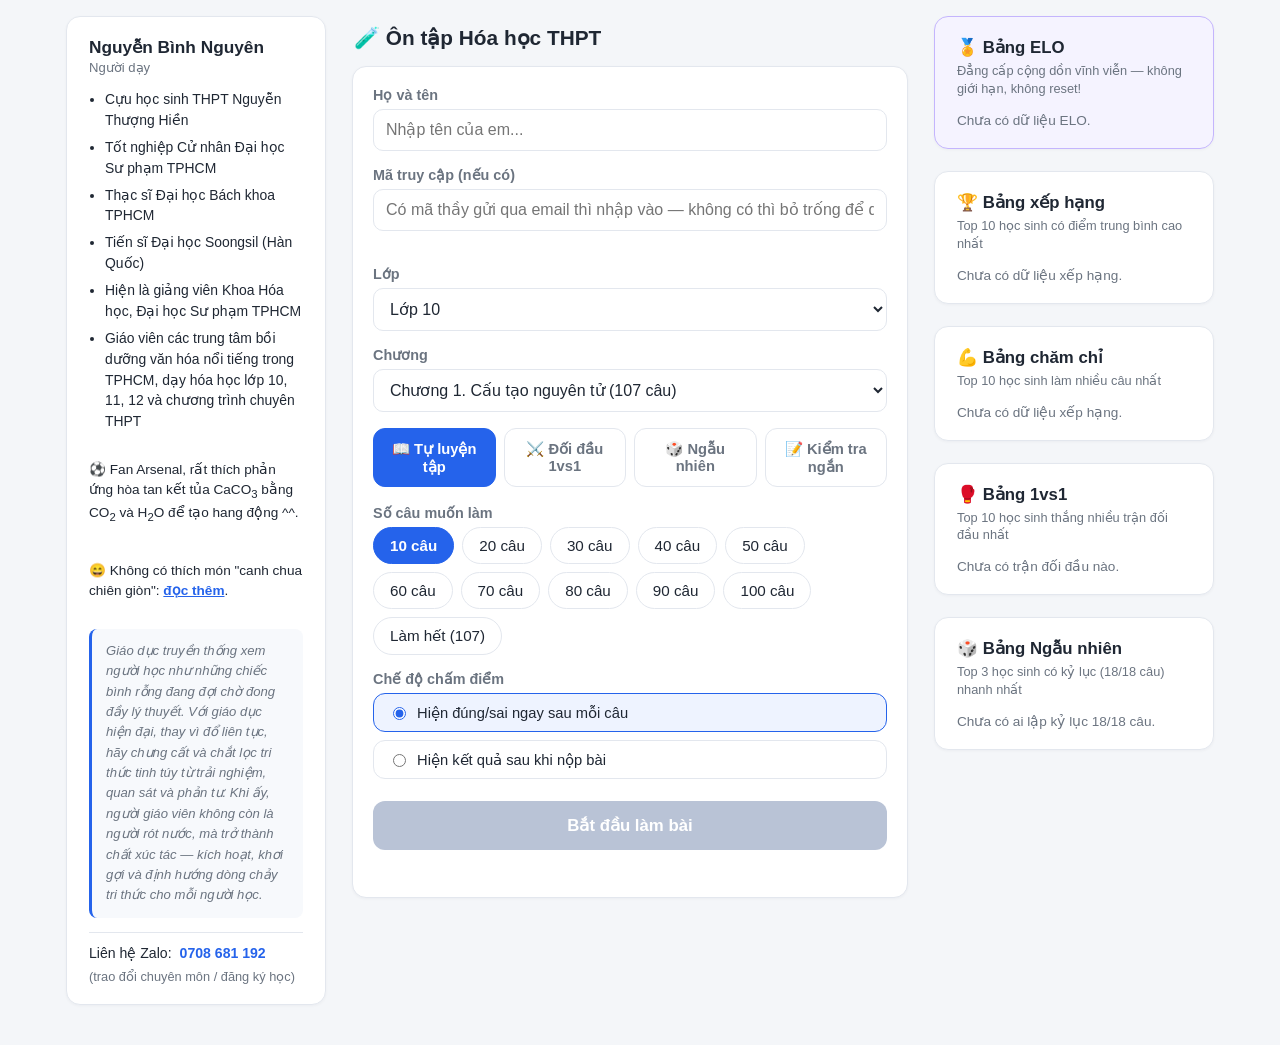
==== commit e8166f3d: "Add files via upload" ====
--- a/index.html
+++ b/index.html
@@ -16,7 +16,6 @@
     <header class="topbar">
       <h1>🧪 Ôn tập Hóa học THPT</h1>
       <div class="topbar-actions">
-        <button id="btn-open-tournament" type="button" class="btn-collection">🏆 Giải đấu<span id="tournament-alert-badge" class="collection-count-badge hidden">!</span></button>
         <button id="btn-open-collection" type="button" class="btn-collection">🎴 Bộ sưu tập<span id="collection-count-badge" class="collection-count-badge hidden">0</span></button>
       </div>
     </header>
@@ -66,6 +65,7 @@
         <button type="button" id="tab-mode-solo" class="mode-tab selected">📖 Tự luyện tập</button>
         <button type="button" id="tab-mode-duel" class="mode-tab">⚔️ Đối đầu 1vs1</button>
         <button type="button" id="tab-mode-random" class="mode-tab">🎲 Ngẫu nhiên</button>
+        <button type="button" id="tab-mode-ktn" class="mode-tab">📝 Kiểm tra ngắn</button>
       </div>
 
       <div id="solo-panel">
@@ -116,6 +116,18 @@
         </div>
       </div>
 
+      <div id="ktn-panel" class="hidden">
+        <div id="ktn-locked-msg" class="msg hidden"></div>
+        <div id="ktn-normal-content">
+          <div class="duel-info">📝 Kiểm tra ngắn: thầy/cô tạo 1 phiên kiểm tra 18 câu cho cả lớp cùng làm, có ĐÚNG 10 phút kể từ lúc tạo phiên. Tất cả học sinh làm CHUNG 1 bộ câu hỏi (chỉ khác thứ tự hiển thị). Hết giờ thì tự nộp bài với những câu đã làm — câu nào chưa làm sẽ không có điểm. Phiên này KHÔNG tính ELO, KHÔNG ghi nhận thành tích gì cả, chỉ để kiểm tra nhanh kiến thức thôi nhé!</div>
+          <div id="ktn-status-box" class="ktn-status-box hidden">
+            <div id="ktn-status-title" class="ktn-status-title"></div>
+            <div id="ktn-status-sub" class="ktn-status-sub"></div>
+            <button id="btn-ktn-start" type="button" class="btn-primary hidden">Bắt đầu làm bài</button>
+          </div>
+        </div>
+      </div>
+
       <div id="setup-msg" class="msg"></div>
     </div>
   </section>
@@ -197,6 +209,7 @@
       <div id="quiz-progress" class="progress-text"></div>
       <div id="duel-timer-box" class="duel-timer-box hidden">⏳ <span id="duel-timer-text">20s</span></div>
       <div id="random-timer-box" class="duel-timer-box hidden">⏱️ <span id="random-timer-text">0:00</span></div>
+      <div id="ktn-timer-box" class="duel-timer-box hidden">⏳ <span id="ktn-timer-text">10:00</span></div>
     </header>
     <div class="progress-bar-wrap"><div id="progress-bar" class="progress-bar"></div></div>
     <div id="duel-score-box" class="duel-score-box hidden">
@@ -253,29 +266,6 @@
           <h3 class="collection-group-title">📚 Thẻ Trọn Chương</h3>
           <p class="collection-group-sub">Từng làm đúng mọi câu hỏi khác nhau của 1 chương, cộng dồn qua nhiều lần làm.</p>
           <div class="card-grid" id="collection-grid-chapter"></div>
-        </div>
-      </div>
-    </div>
-  </section>
-
-  <!-- MÀN HÌNH: GIẢI ĐẤU WORLDCUP -->
-  <section id="screen-tournament" class="screen hidden">
-    <header class="topbar">
-      <button id="btn-tournament-back" class="btn-back">&larr; Quay lại</button>
-      <h1>🏆 Giải đấu WorldCup</h1>
-    </header>
-    <div class="card">
-      <p id="tournament-need-name" class="panel-empty hidden">Nhập tên (và mã truy cập nếu có) ở màn hình chính để tham gia giải đấu nhé.</p>
-      <div id="tournament-body" class="hidden">
-        <p id="tournament-none" class="panel-empty hidden">Hiện chưa có giải đấu nào đang mở — hỏi thầy/cô nhé!</p>
-        <div id="tournament-status-box" class="tour-status-box hidden">
-          <div id="tournament-status-title" class="tour-status-title"></div>
-          <div id="tournament-status-sub" class="tour-status-sub"></div>
-          <button id="btn-tournament-join" type="button" class="btn-primary hidden">Tham gia</button>
-        </div>
-        <div id="tournament-bracket-wrap" class="tour-bracket-wrap hidden">
-          <div class="tour-bracket-title">Sơ đồ nhánh đấu</div>
-          <div id="tournament-bracket" class="tour-bracket"></div>
         </div>
       </div>
     </div>
--- a/style.css
+++ b/style.css
@@ -487,39 +487,17 @@
 .card-toast-name{margin-top:12px;font-size:0.95rem;color:var(--ink);line-height:1.4}
 .card-toast-btn{margin-top:0}
 
-/* ================= Giải đấu WorldCup ================= */
-.tour-status-box{
+/* ================= Kiểm tra ngắn ================= */
+.ktn-status-box{
   text-align:center;background:#f7f9fc;border:1px solid var(--border);border-radius:12px;
-  padding:18px 16px;margin-bottom:20px;
-}
-.tour-status-title{font-weight:800;font-size:1.05rem;color:var(--ink);margin-bottom:6px;line-height:1.4}
-.tour-status-sub{font-size:0.85rem;color:var(--muted);line-height:1.5;margin-bottom:12px}
-.tour-status-sub:last-child{margin-bottom:0}
-.tour-status-box .btn-primary{margin-top:4px}
-.tour-status-box.win .tour-status-title{color:var(--green)}
-.tour-status-box.lose .tour-status-title{color:var(--red)}
-.tour-status-box.champion{background:linear-gradient(150deg,#3a2e12,#241a06)}
-.tour-status-box.champion .tour-status-title{color:#ffd54a;font-size:1.25rem}
-.tour-status-box.champion .tour-status-sub{color:#e2e6f0}
-
-.tour-bracket-title{font-weight:800;font-size:0.95rem;color:var(--ink);margin-bottom:10px}
-.tour-bracket-wrap{overflow-x:auto;padding-bottom:6px}
-.tour-bracket{display:flex;gap:22px;min-width:min-content;padding:2px}
-.tour-round{display:flex;flex-direction:column;gap:14px;min-width:150px}
-.tour-round-title{font-size:0.72rem;font-weight:800;color:var(--muted);text-transform:uppercase;letter-spacing:0.03em;text-align:center;margin-bottom:2px}
-.tour-round-half-gap{height:18px}
-.tour-match{
-  border:1.5px solid var(--border);border-radius:10px;background:#fff;
-  padding:7px 9px;font-size:0.8rem;line-height:1.5;
-}
-.tour-match-p{display:flex;justify-content:space-between;gap:6px;white-space:nowrap;overflow:hidden}
-.tour-match-p .n{overflow:hidden;text-overflow:ellipsis;color:var(--ink)}
-.tour-match-p.winner .n{font-weight:800;color:var(--green)}
-.tour-match-p.loser .n{color:var(--muted);text-decoration:line-through}
-.tour-match-p.you .n{color:var(--brand)}
-.tour-match-p.you.winner .n{color:var(--green)}
-.tour-match-vs{color:var(--muted);font-size:0.65rem;text-align:center;padding:1px 0}
-.tour-match.empty{opacity:0.5;font-style:italic;color:var(--muted);text-align:center}
+  padding:18px 16px;margin-top:14px;
+}
+.ktn-status-title{font-weight:800;font-size:1.05rem;color:var(--ink);margin-bottom:6px;line-height:1.4}
+.ktn-status-sub{font-size:0.85rem;color:var(--muted);line-height:1.5;margin-bottom:12px}
+.ktn-status-sub:last-child{margin-bottom:0}
+.ktn-status-box .btn-primary{margin-top:4px}
+.ktn-status-box.submitted .ktn-status-title{color:var(--green)}
+.ktn-status-box.ending .ktn-status-title{color:var(--red)}
 
 @media (max-width:420px){
   .card{padding:16px}
